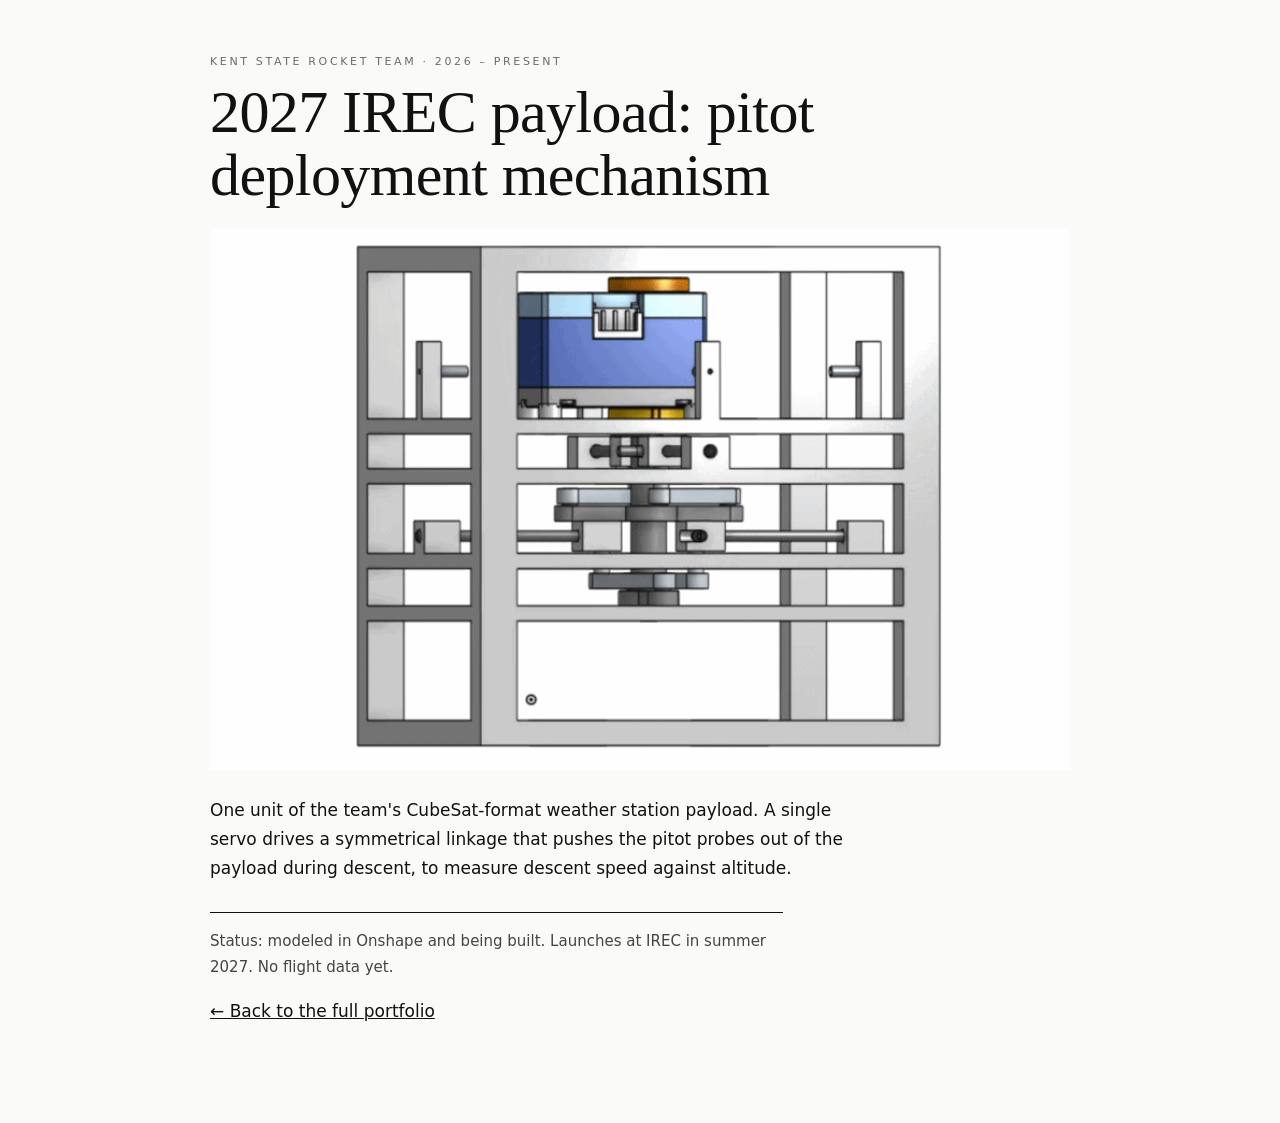
==== payload/index.html @ f10cf27b "Add project pages and link previews" ====
<!doctype html>
<html lang="en">
<head>
<meta charset="utf-8">
<meta name="viewport" content="width=device-width, initial-scale=1">
<title>2027 IREC payload: pitot deployment mechanism · Adler Kiely</title>
<meta name="description" content="A single servo drives a symmetrical linkage that pushes pitot probes out of a CubeSat-format payload. Being built; not flown yet.">
<meta property="og:type" content="article">
<meta property="og:title" content="2027 IREC payload: pitot deployment mechanism">
<meta property="og:description" content="A single servo drives a symmetrical linkage that pushes pitot probes out of a CubeSat-format payload. Being built; not flown yet.">
<meta property="og:image" content="https://adlerkiely-afk.github.io/images/payload.gif">
<meta property="og:url" content="https://adlerkiely-afk.github.io/payload/">
<meta name="twitter:card" content="summary_large_image">
<style>
  body{margin:0;background:#fafaf8;color:#111;font:300 17px/1.7 Inter,system-ui,-apple-system,"Segoe UI",Helvetica,Arial,sans-serif}
  main{max-width:860px;margin:0 auto;padding:56px 24px 80px}
  a{color:inherit} .k{font:500 11px/1 system-ui,sans-serif;letter-spacing:.24em;text-transform:uppercase;color:#6b6b6b}
  h1{font:400 clamp(34px,6vw,60px)/1.05 "Cormorant Garamond",Georgia,serif;margin:14px 0 22px;letter-spacing:-.01em}
  img{width:100%;background:#f1f1ee;display:block;margin:0 0 26px}
  p{max-width:60ch} .s{border-top:1px solid #111;margin-top:30px;padding-top:16px;font-size:15px;color:#444}
</style>
</head>
<body>
<main>
  <div class="k">Kent State Rocket Team · 2026 – present</div>
  <h1>2027 IREC payload: pitot deployment mechanism</h1>
  <img src="../images/payload.gif" alt="CAD animation of a servo-driven linkage pushing pitot probes out of a CubeSat-format payload frame">
  <p>One unit of the team's CubeSat-format weather station payload. A single servo drives a symmetrical linkage that pushes the pitot probes out of the payload during descent, to measure descent speed against altitude.</p>
  <p class="s">Status: modeled in Onshape and being built. Launches at IREC in summer 2027. No flight data yet.</p>
  <p><a href="../#projects">← Back to the full portfolio</a></p>
</main>
</body>
</html>
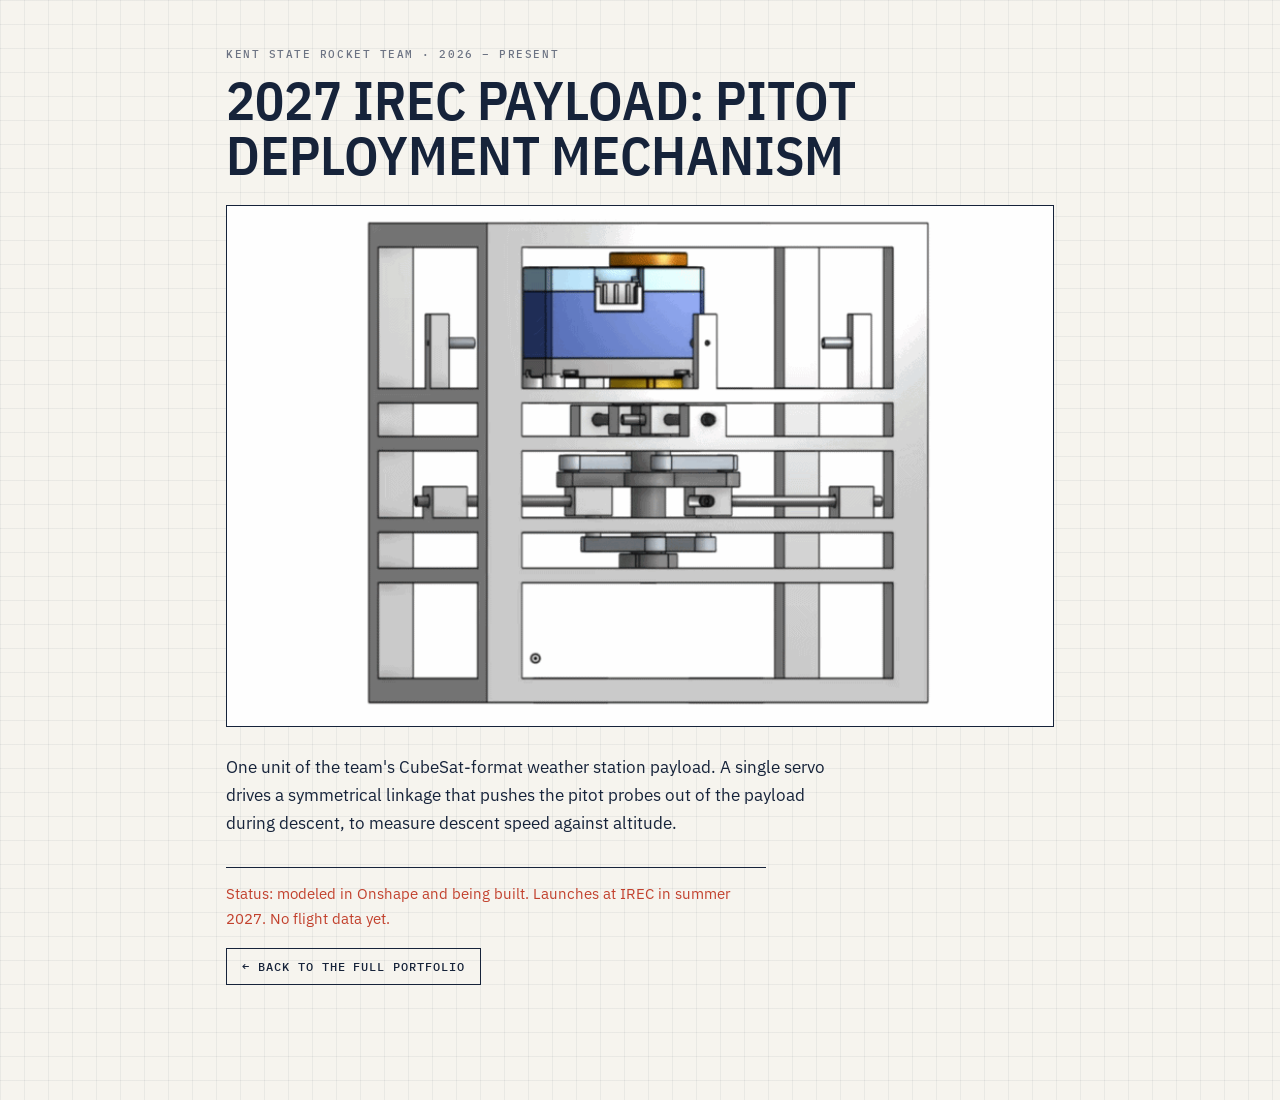
==== commit 7984aae2: "Redesign portfolio as an engineering drawing set" ====
--- a/payload/index.html
+++ b/payload/index.html
@@ -11,13 +11,20 @@
 <meta property="og:image" content="https://adlerkiely-afk.github.io/images/payload.gif">
 <meta property="og:url" content="https://adlerkiely-afk.github.io/payload/">
 <meta name="twitter:card" content="summary_large_image">
+<link href="https://fonts.googleapis.com/css2?family=IBM+Plex+Mono:wght@500&family=IBM+Plex+Sans:wght@400;500&family=IBM+Plex+Sans+Condensed:wght@600&display=swap" rel="stylesheet">
 <style>
-  body{margin:0;background:#fafaf8;color:#111;font:300 17px/1.7 Inter,system-ui,-apple-system,"Segoe UI",Helvetica,Arial,sans-serif}
-  main{max-width:860px;margin:0 auto;padding:56px 24px 80px}
-  a{color:inherit} .k{font:500 11px/1 system-ui,sans-serif;letter-spacing:.24em;text-transform:uppercase;color:#6b6b6b}
-  h1{font:400 clamp(34px,6vw,60px)/1.05 "Cormorant Garamond",Georgia,serif;margin:14px 0 22px;letter-spacing:-.01em}
-  img{width:100%;background:#f1f1ee;display:block;margin:0 0 26px}
-  p{max-width:60ch} .s{border-top:1px solid #111;margin-top:30px;padding-top:16px;font-size:15px;color:#444}
+  :root{--paper:#f6f4ee;--ink:#16233a;--ink2:#3b4658;--mute:#6c7383;--line:#cfcabd;--red:#c2412d}
+  *{box-sizing:border-box}
+  body{margin:0;color:var(--ink);font:400 17px/1.65 "IBM Plex Sans",system-ui,-apple-system,"Segoe UI",Helvetica,Arial,sans-serif;background:var(--paper);
+    background-image:linear-gradient(rgba(22,35,58,.055) 1px,transparent 1px),linear-gradient(90deg,rgba(22,35,58,.055) 1px,transparent 1px);background-size:24px 24px}
+  a{color:inherit}
+  .k{font:500 11px/1.2 "IBM Plex Mono",ui-monospace,monospace;letter-spacing:.14em;text-transform:uppercase;color:var(--mute)}
+  h1{font:600 clamp(32px,6vw,54px)/1.02 "IBM Plex Sans Condensed","IBM Plex Sans",sans-serif;text-transform:uppercase;margin:12px 0 22px}
+  .b{display:inline-block;border:1.5px solid var(--ink);padding:10px 15px;margin:0 10px 18px 0;text-decoration:none;font:500 12px "IBM Plex Mono",monospace;letter-spacing:.08em;text-transform:uppercase}
+  .b:hover{background:var(--ink);color:var(--paper)}
+  main{max-width:860px;margin:0 auto;padding:48px 16px 80px}
+  img{width:100%;display:block;margin:0 0 26px;border:1.5px solid var(--ink);background:#efece3}
+  p{max-width:60ch} .s{border-top:1.5px solid var(--ink);margin-top:30px;padding-top:14px;font-size:15px;color:var(--red)}
 </style>
 </head>
 <body>
@@ -27,7 +34,7 @@
   <img src="../images/payload.gif" alt="CAD animation of a servo-driven linkage pushing pitot probes out of a CubeSat-format payload frame">
   <p>One unit of the team's CubeSat-format weather station payload. A single servo drives a symmetrical linkage that pushes the pitot probes out of the payload during descent, to measure descent speed against altitude.</p>
   <p class="s">Status: modeled in Onshape and being built. Launches at IREC in summer 2027. No flight data yet.</p>
-  <p><a href="../#projects">← Back to the full portfolio</a></p>
+  <p><a class="b" href="../#work">← Back to the full portfolio</a></p>
 </main>
 </body>
 </html>
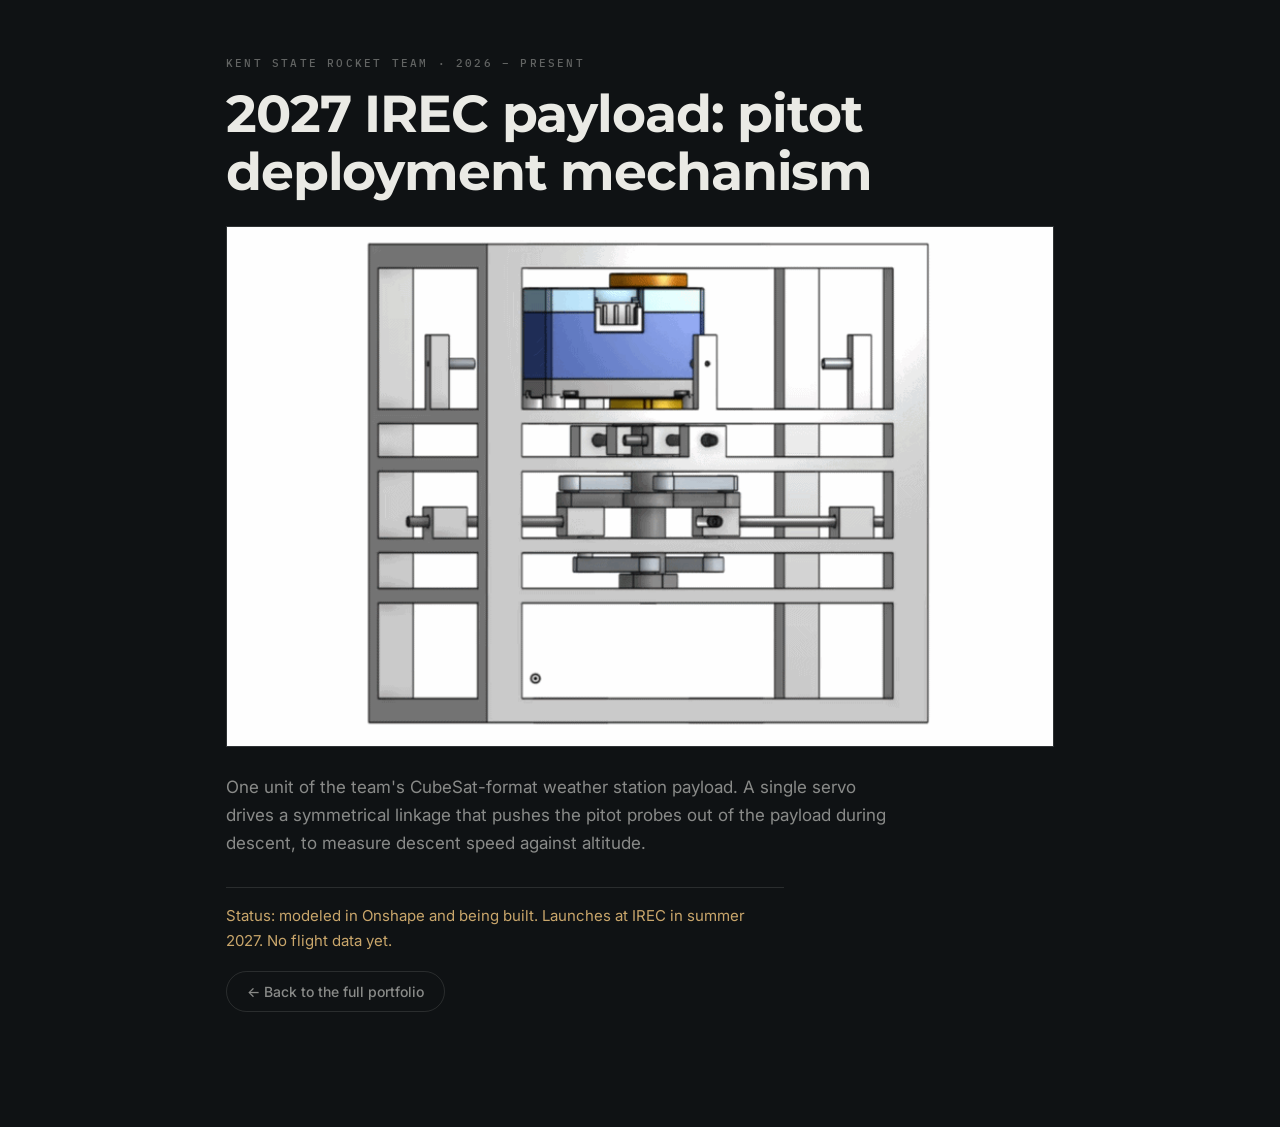
==== commit 36836828: "Match project and resume pages to the new style" ====
--- a/payload/index.html
+++ b/payload/index.html
@@ -11,20 +11,21 @@
 <meta property="og:image" content="https://adlerkiely-afk.github.io/images/payload.gif">
 <meta property="og:url" content="https://adlerkiely-afk.github.io/payload/">
 <meta name="twitter:card" content="summary_large_image">
-<link href="https://fonts.googleapis.com/css2?family=IBM+Plex+Mono:wght@500&family=IBM+Plex+Sans:wght@400;500&family=IBM+Plex+Sans+Condensed:wght@600&display=swap" rel="stylesheet">
+<link href="https://fonts.googleapis.com/css2?family=Montserrat:wght@600;700&family=Inter:wght@400;500&family=IBM+Plex+Mono:wght@500&display=swap" rel="stylesheet">
+<script>try{var t=localStorage.getItem('theme');if(t)document.documentElement.dataset.theme=t;}catch(e){}</script>
 <style>
-  :root{--paper:#f6f4ee;--ink:#16233a;--ink2:#3b4658;--mute:#6c7383;--line:#cfcabd;--red:#c2412d}
+  :root{--bg:#0f1214;--bg2:#15191c;--text:#eaeae5;--dim:rgba(234,234,229,.56);--faint:rgba(234,234,229,.38);--line:rgba(234,234,229,.12);--gold:#c9a66b;--imgf:invert(1) hue-rotate(180deg) brightness(.92)}
+  :root[data-theme="light"]{--bg:#f5f4ef;--bg2:#eeece5;--text:#16181a;--dim:rgba(22,24,26,.62);--faint:rgba(22,24,26,.45);--line:rgba(22,24,26,.13);--gold:#94702f;--imgf:none}
   *{box-sizing:border-box}
-  body{margin:0;color:var(--ink);font:400 17px/1.65 "IBM Plex Sans",system-ui,-apple-system,"Segoe UI",Helvetica,Arial,sans-serif;background:var(--paper);
-    background-image:linear-gradient(rgba(22,35,58,.055) 1px,transparent 1px),linear-gradient(90deg,rgba(22,35,58,.055) 1px,transparent 1px);background-size:24px 24px}
+  body{margin:0;background:var(--bg);color:var(--text);font:400 17px/1.65 Inter,system-ui,-apple-system,"Segoe UI",Helvetica,Arial,sans-serif;-webkit-font-smoothing:antialiased}
   a{color:inherit}
-  .k{font:500 11px/1.2 "IBM Plex Mono",ui-monospace,monospace;letter-spacing:.14em;text-transform:uppercase;color:var(--mute)}
-  h1{font:600 clamp(32px,6vw,54px)/1.02 "IBM Plex Sans Condensed","IBM Plex Sans",sans-serif;text-transform:uppercase;margin:12px 0 22px}
-  .b{display:inline-block;border:1.5px solid var(--ink);padding:10px 15px;margin:0 10px 18px 0;text-decoration:none;font:500 12px "IBM Plex Mono",monospace;letter-spacing:.08em;text-transform:uppercase}
-  .b:hover{background:var(--ink);color:var(--paper)}
-  main{max-width:860px;margin:0 auto;padding:48px 16px 80px}
-  img{width:100%;display:block;margin:0 0 26px;border:1.5px solid var(--ink);background:#efece3}
-  p{max-width:60ch} .s{border-top:1.5px solid var(--ink);margin-top:30px;padding-top:14px;font-size:15px;color:var(--red)}
+  .k{font:500 11px/1.4 "IBM Plex Mono",ui-monospace,monospace;letter-spacing:.2em;text-transform:uppercase;color:var(--faint)}
+  h1{font:700 clamp(32px,6vw,52px)/1.1 Montserrat,system-ui,sans-serif;letter-spacing:-.022em;margin:14px 0 26px}
+  .b{display:inline-block;border:1px solid var(--line);border-radius:999px;padding:11px 20px;margin:0 10px 18px 0;text-decoration:none;font:500 14px Inter,system-ui,sans-serif}
+  .b:hover{border-color:var(--gold)}
+  main{max-width:860px;margin:0 auto;padding:56px 16px 80px}
+  img{width:100%;display:block;margin:0 0 26px;border:1px solid var(--line);background:var(--bg2)}
+  p{max-width:62ch;color:var(--dim)} .s{border-top:1px solid var(--line);margin-top:30px;padding-top:16px;font-size:15px;color:var(--gold)}
 </style>
 </head>
 <body>
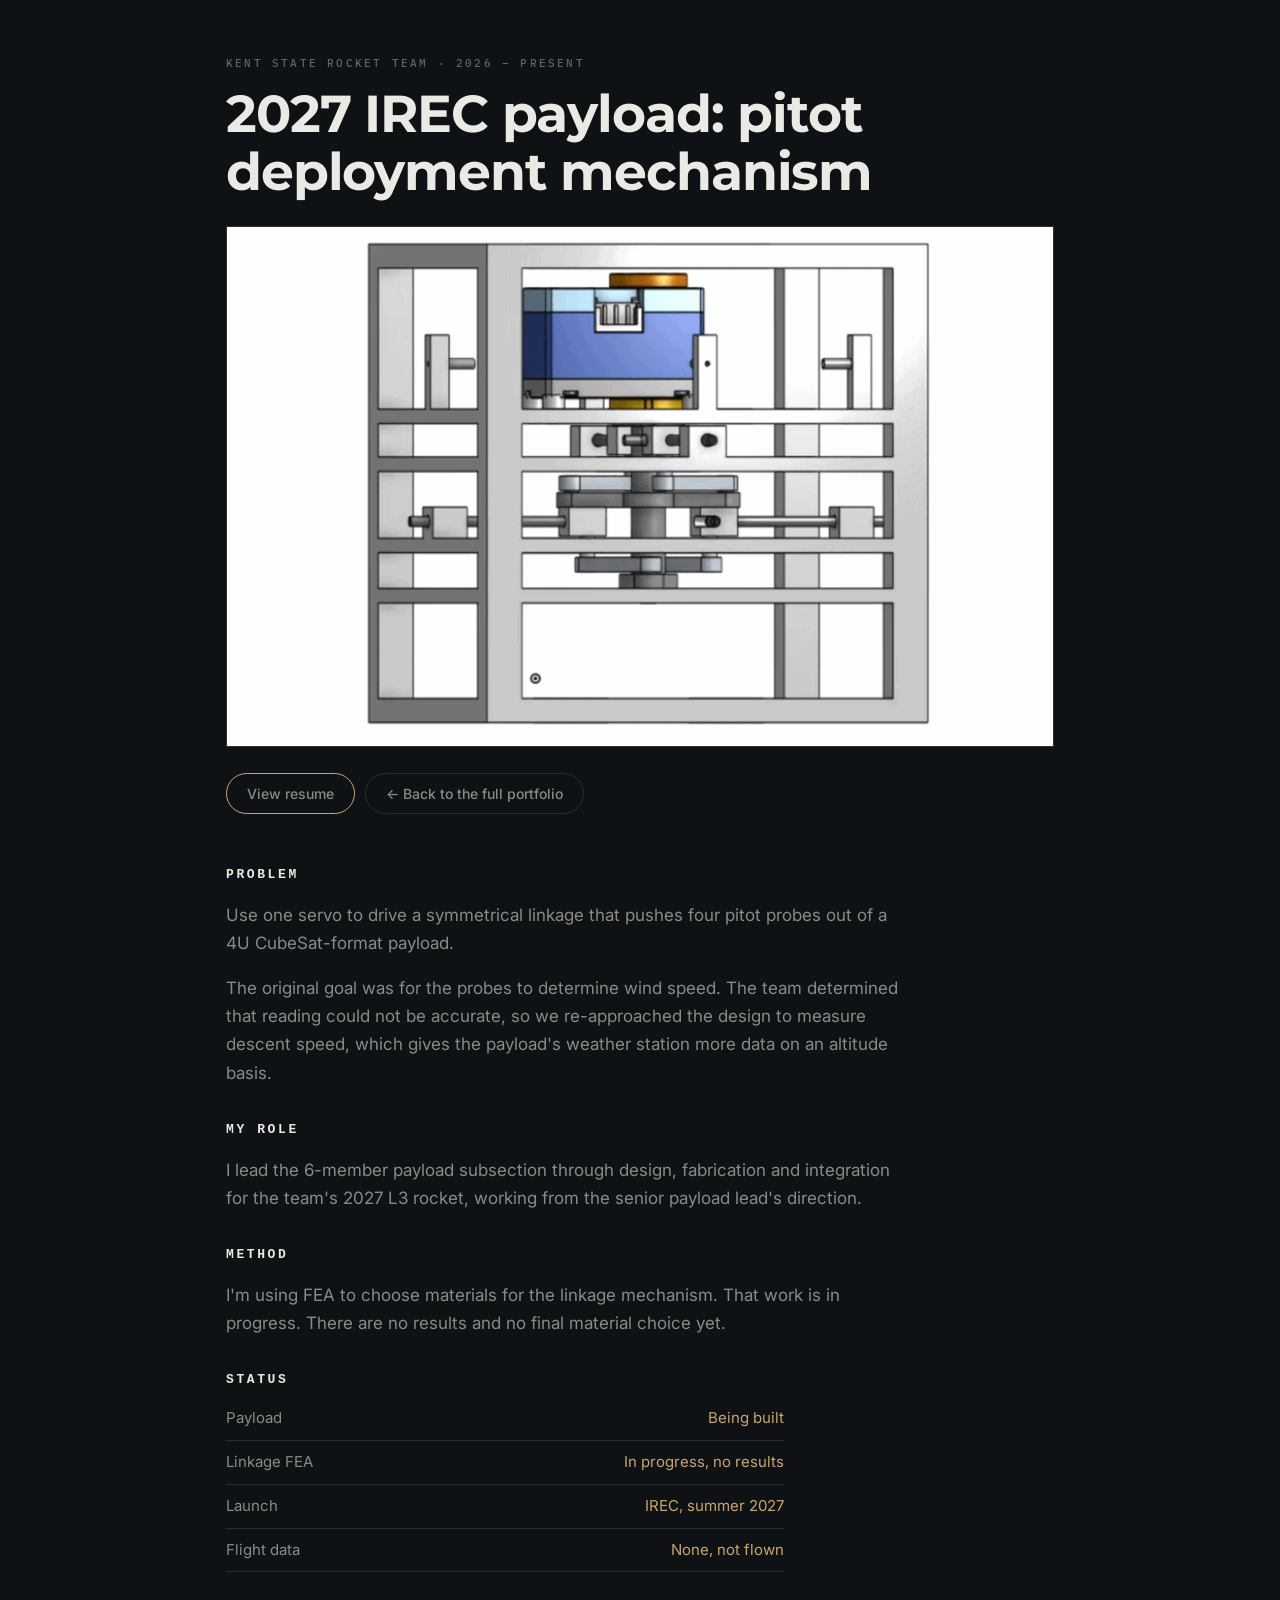
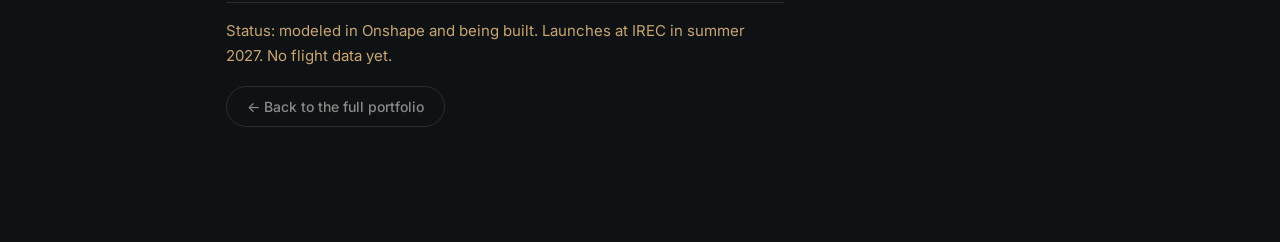
==== commit 3ee814bb: "Move projects up, add resume links, affiliations and FEA status; expand project pages" ====
--- a/payload/index.html
+++ b/payload/index.html
@@ -26,6 +26,10 @@
   main{max-width:860px;margin:0 auto;padding:56px 16px 80px}
   img{width:100%;display:block;margin:0 0 26px;border:1px solid var(--line);background:var(--bg2)}
   p{max-width:62ch;color:var(--dim)} .s{border-top:1px solid var(--line);margin-top:30px;padding-top:16px;font-size:15px;color:var(--gold)}
+  h2{font:600 13px/1.4 "IBM Plex Mono",ui-monospace,monospace;letter-spacing:.2em;text-transform:uppercase;color:var(--text);margin:34px 0 8px}
+  table{border-collapse:collapse;width:100%;max-width:62ch;margin:6px 0 24px;font-size:15px}
+  td{border-bottom:1px solid var(--line);padding:9px 0;color:var(--dim)} td+td{text-align:right;color:var(--gold)}
+  .b.p{border-color:var(--gold)}
 </style>
 </head>
 <body>
@@ -33,9 +37,23 @@
   <div class="k">Kent State Rocket Team · 2026 – present</div>
   <h1>2027 IREC payload: pitot deployment mechanism</h1>
   <img src="../images/payload.gif" alt="CAD animation of a servo-driven linkage pushing pitot probes out of a CubeSat-format payload frame">
-  <p>One unit of the team's CubeSat-format weather station payload. A single servo drives a symmetrical linkage that pushes the pitot probes out of the payload during descent, to measure descent speed against altitude.</p>
+  <p><a class="b p" href="../resume/">View resume</a><a class="b" href="../#projects">← Back to the full portfolio</a></p>
+  <h2>Problem</h2>
+  <p>Use one servo to drive a symmetrical linkage that pushes four pitot probes out of a 4U CubeSat-format payload.</p>
+  <p>The original goal was for the probes to determine wind speed. The team determined that reading could not be accurate, so we re-approached the design to measure descent speed, which gives the payload's weather station more data on an altitude basis.</p>
+  <h2>My role</h2>
+  <p>I lead the 6-member payload subsection through design, fabrication and integration for the team's 2027 L3 rocket, working from the senior payload lead's direction.</p>
+  <h2>Method</h2>
+  <p>I'm using FEA to choose materials for the linkage mechanism. That work is in progress. There are no results and no final material choice yet.</p>
+  <h2>Status</h2>
+  <table>
+    <tr><td>Payload</td><td>Being built</td></tr>
+    <tr><td>Linkage FEA</td><td>In progress, no results</td></tr>
+    <tr><td>Launch</td><td>IREC, summer 2027</td></tr>
+    <tr><td>Flight data</td><td>None, not flown</td></tr>
+  </table>
   <p class="s">Status: modeled in Onshape and being built. Launches at IREC in summer 2027. No flight data yet.</p>
-  <p><a class="b" href="../#work">← Back to the full portfolio</a></p>
+  <p><a class="b" href="../#projects">← Back to the full portfolio</a></p>
 </main>
 </body>
 </html>
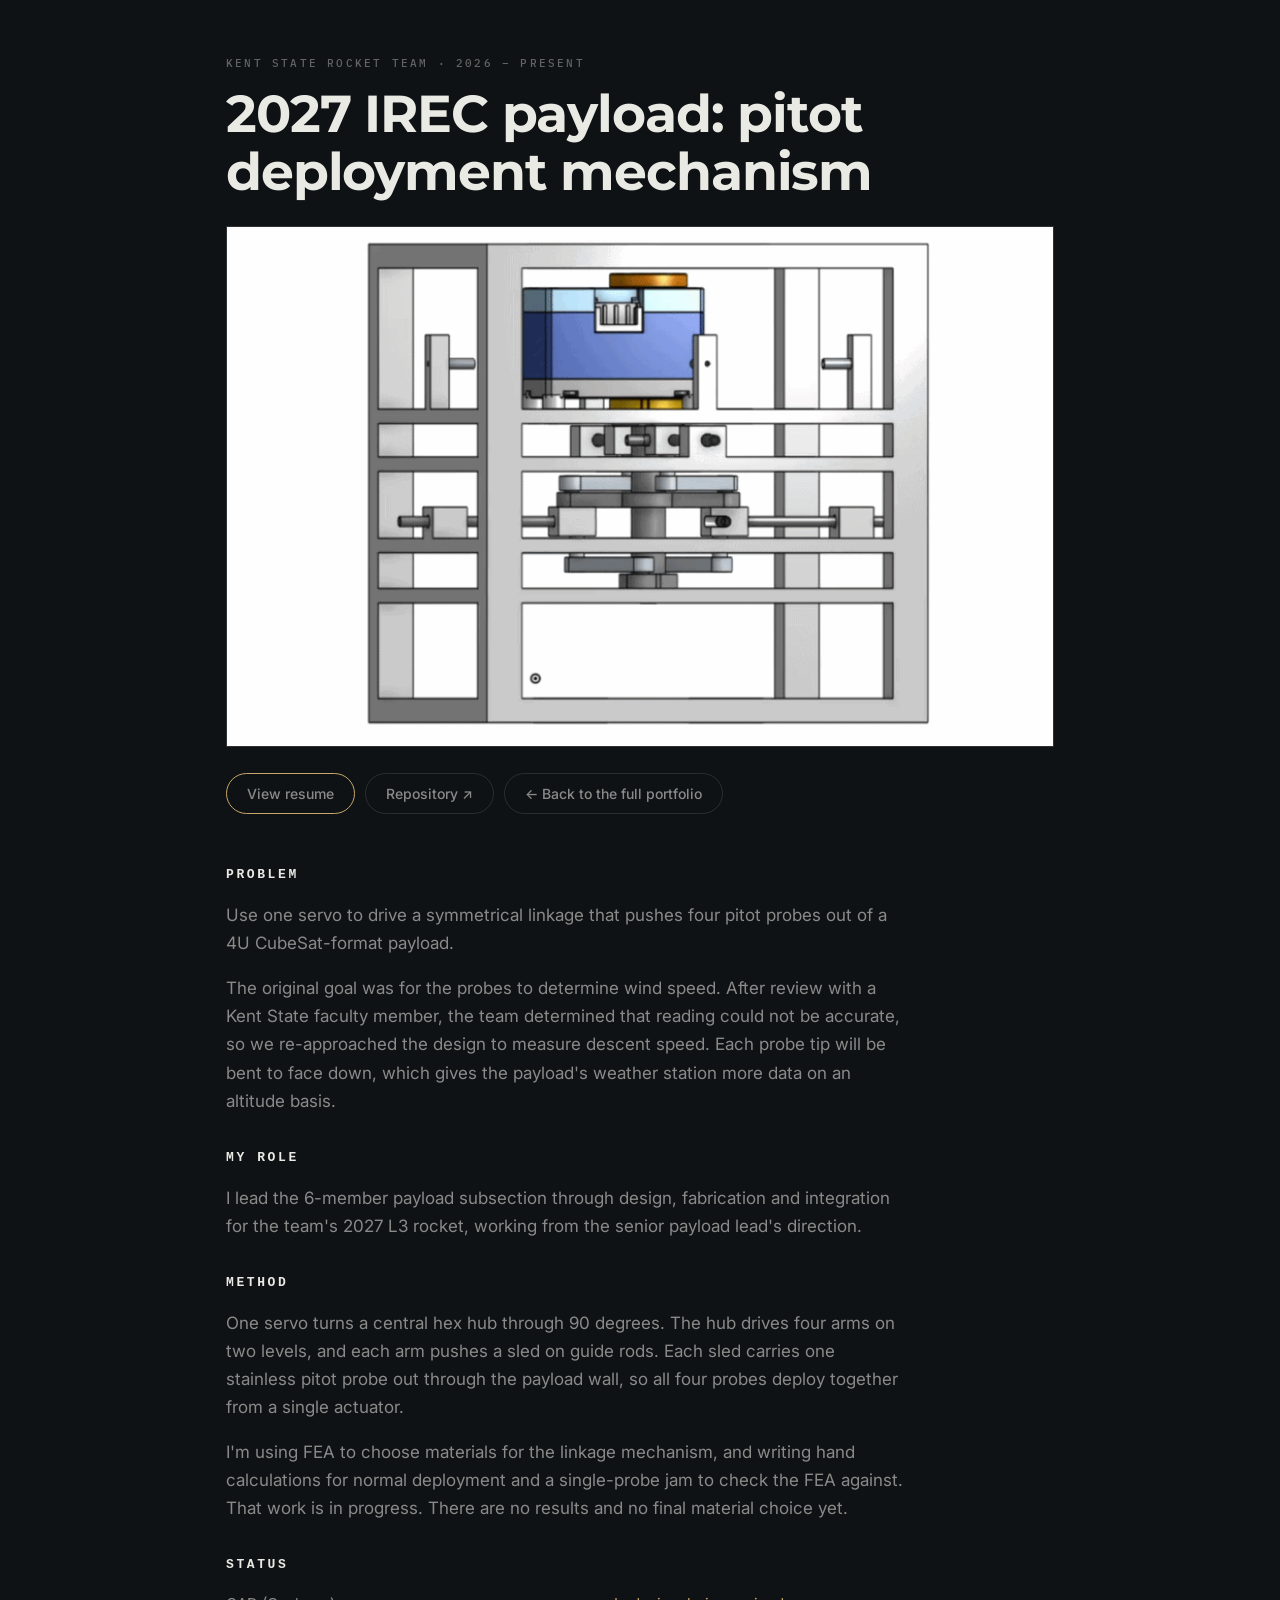
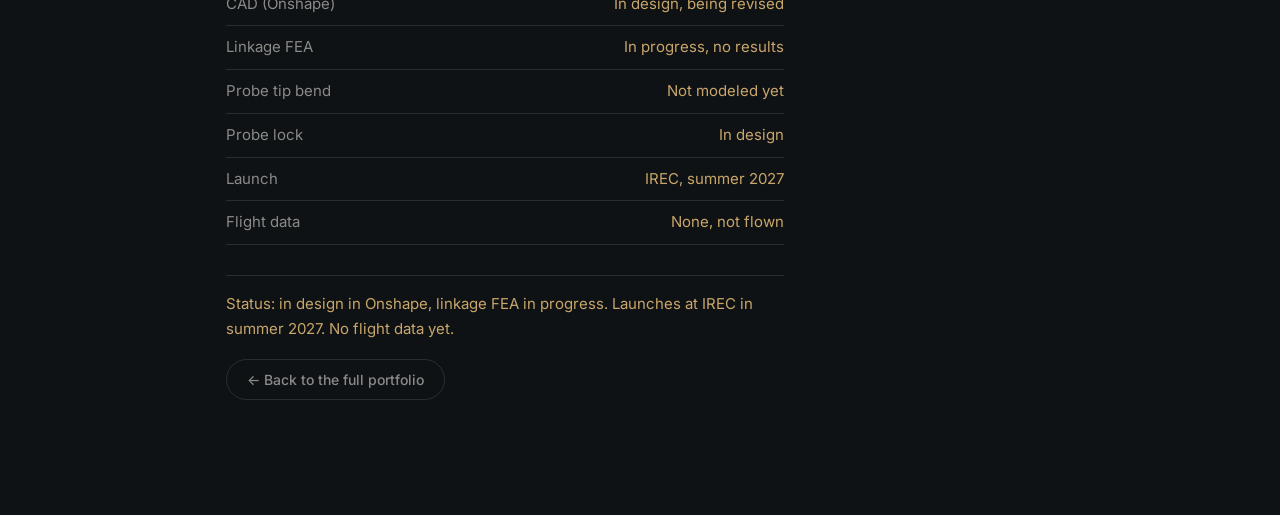
==== commit bfd421fa: "Update payload and SpeedUAS pages with current project status" ====
--- a/payload/index.html
+++ b/payload/index.html
@@ -37,22 +37,25 @@
   <div class="k">Kent State Rocket Team · 2026 – present</div>
   <h1>2027 IREC payload: pitot deployment mechanism</h1>
   <img src="../images/payload.gif" alt="CAD animation of a servo-driven linkage pushing pitot probes out of a CubeSat-format payload frame">
-  <p><a class="b p" href="../resume/">View resume</a><a class="b" href="../#projects">← Back to the full portfolio</a></p>
+  <p><a class="b p" href="../resume/">View resume</a><a class="b" href="https://github.com/adlerkiely-afk/PayloadProject">Repository ↗</a><a class="b" href="../#projects">← Back to the full portfolio</a></p>
   <h2>Problem</h2>
   <p>Use one servo to drive a symmetrical linkage that pushes four pitot probes out of a 4U CubeSat-format payload.</p>
-  <p>The original goal was for the probes to determine wind speed. The team determined that reading could not be accurate, so we re-approached the design to measure descent speed, which gives the payload's weather station more data on an altitude basis.</p>
+  <p>The original goal was for the probes to determine wind speed. After review with a Kent State faculty member, the team determined that reading could not be accurate, so we re-approached the design to measure descent speed. Each probe tip will be bent to face down, which gives the payload's weather station more data on an altitude basis.</p>
   <h2>My role</h2>
   <p>I lead the 6-member payload subsection through design, fabrication and integration for the team's 2027 L3 rocket, working from the senior payload lead's direction.</p>
   <h2>Method</h2>
-  <p>I'm using FEA to choose materials for the linkage mechanism. That work is in progress. There are no results and no final material choice yet.</p>
+  <p>One servo turns a central hex hub through 90 degrees. The hub drives four arms on two levels, and each arm pushes a sled on guide rods. Each sled carries one stainless pitot probe out through the payload wall, so all four probes deploy together from a single actuator.</p>
+  <p>I'm using FEA to choose materials for the linkage mechanism, and writing hand calculations for normal deployment and a single-probe jam to check the FEA against. That work is in progress. There are no results and no final material choice yet.</p>
   <h2>Status</h2>
   <table>
-    <tr><td>Payload</td><td>Being built</td></tr>
+    <tr><td>CAD (Onshape)</td><td>In design, being revised</td></tr>
     <tr><td>Linkage FEA</td><td>In progress, no results</td></tr>
+    <tr><td>Probe tip bend</td><td>Not modeled yet</td></tr>
+    <tr><td>Probe lock</td><td>In design</td></tr>
     <tr><td>Launch</td><td>IREC, summer 2027</td></tr>
     <tr><td>Flight data</td><td>None, not flown</td></tr>
   </table>
-  <p class="s">Status: modeled in Onshape and being built. Launches at IREC in summer 2027. No flight data yet.</p>
+  <p class="s">Status: in design in Onshape, linkage FEA in progress. Launches at IREC in summer 2027. No flight data yet.</p>
   <p><a class="b" href="../#projects">← Back to the full portfolio</a></p>
 </main>
 </body>
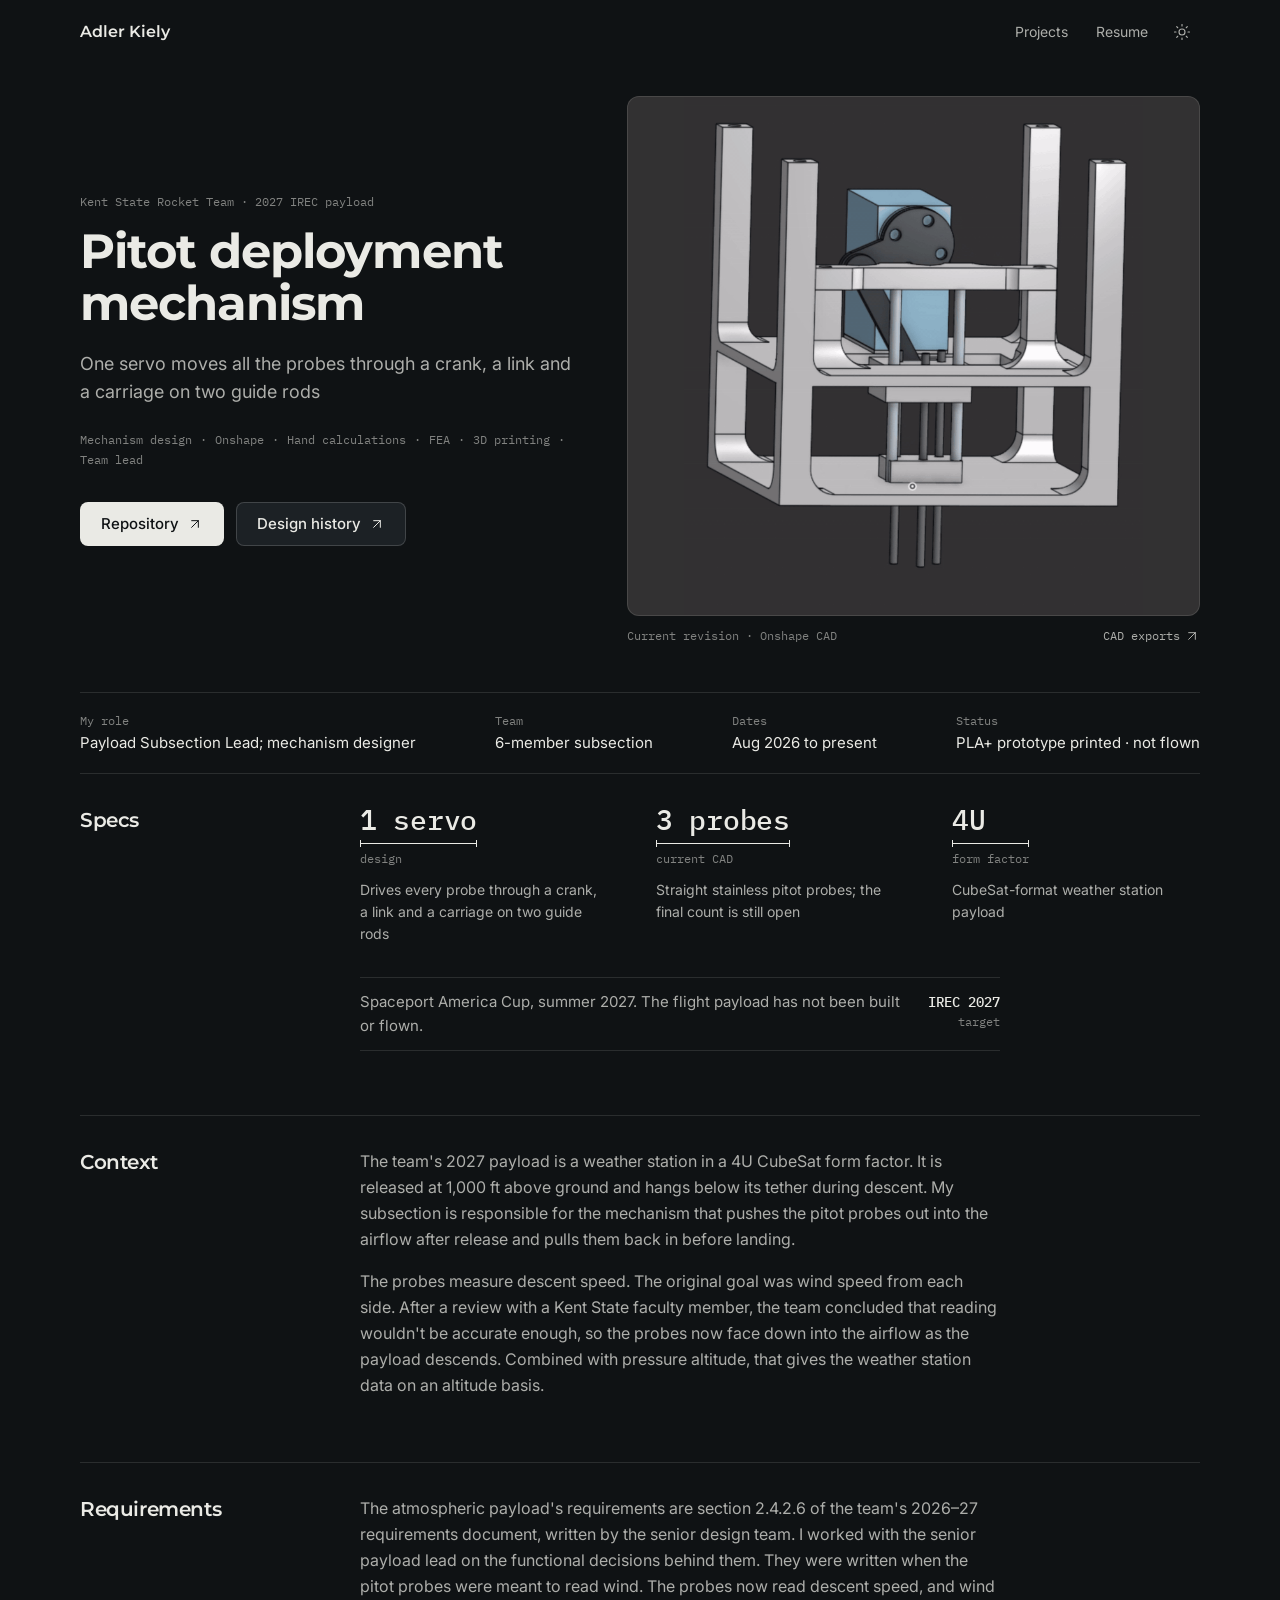
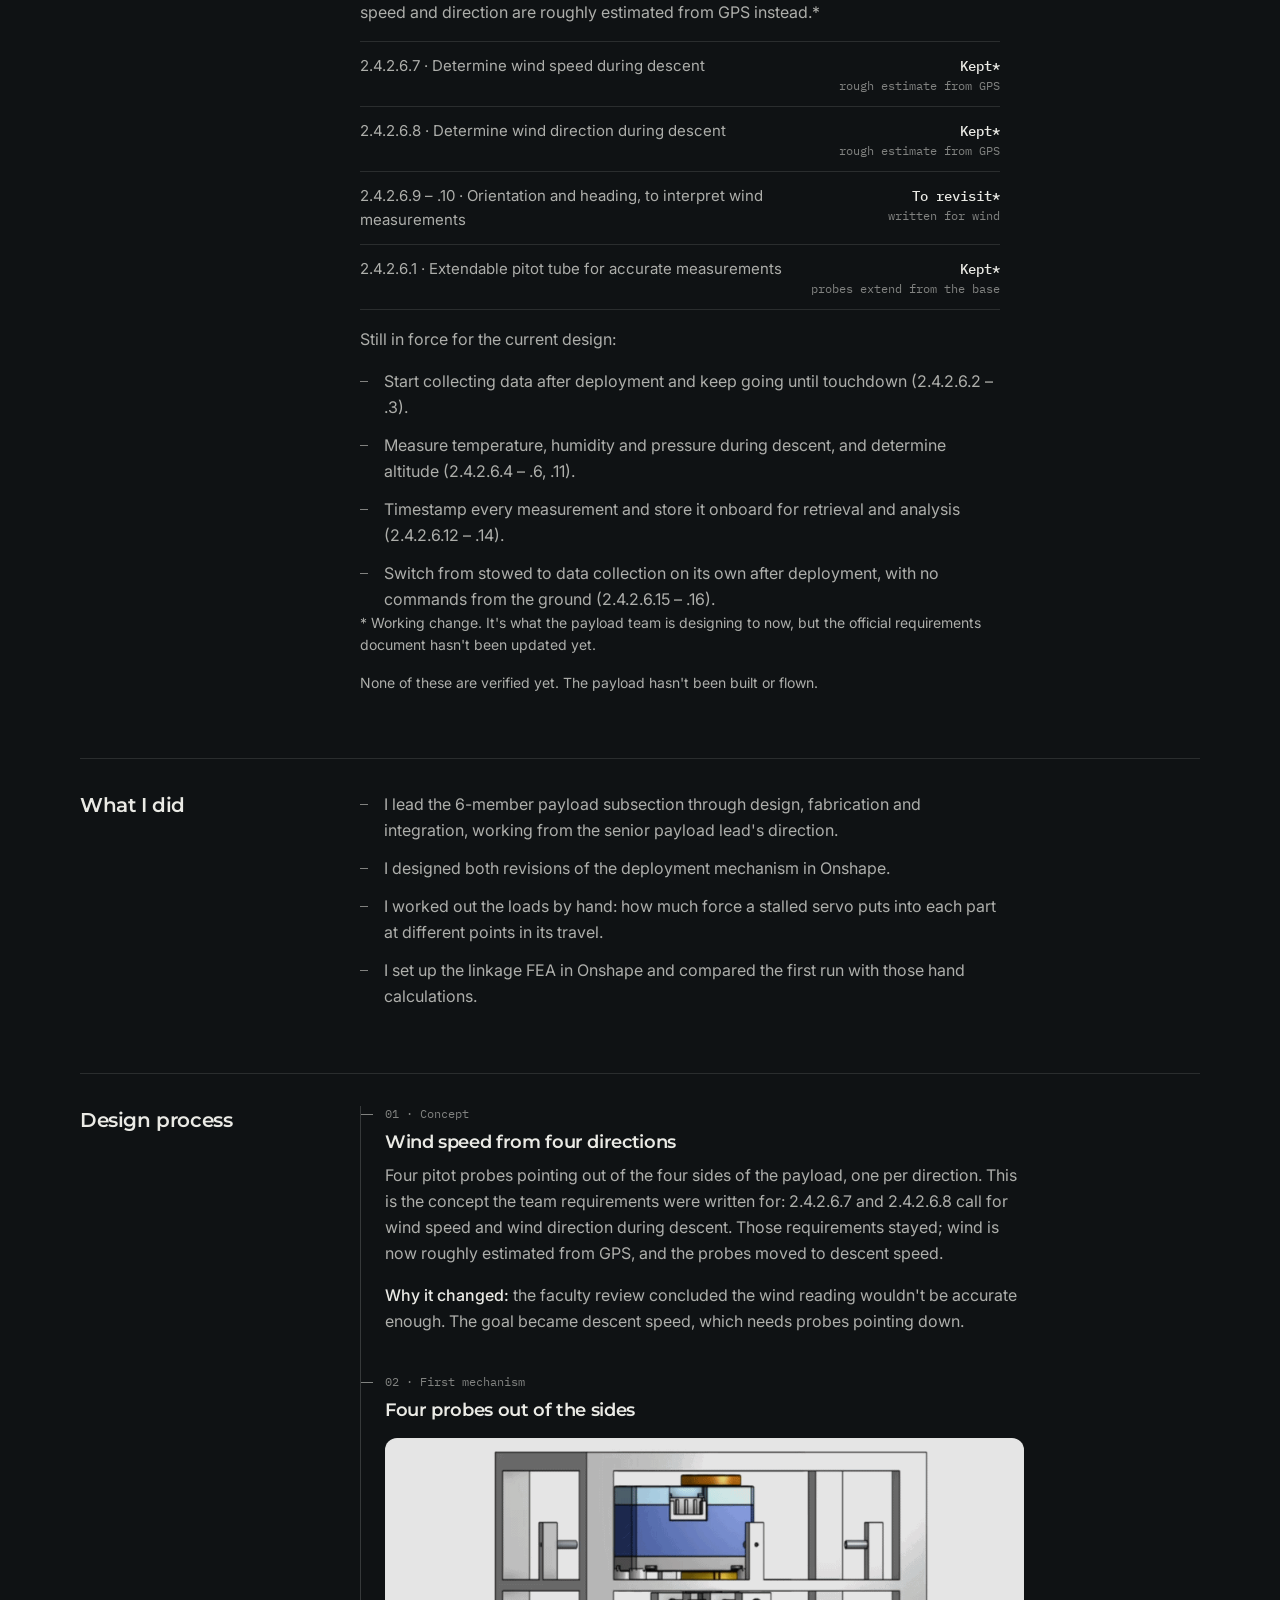
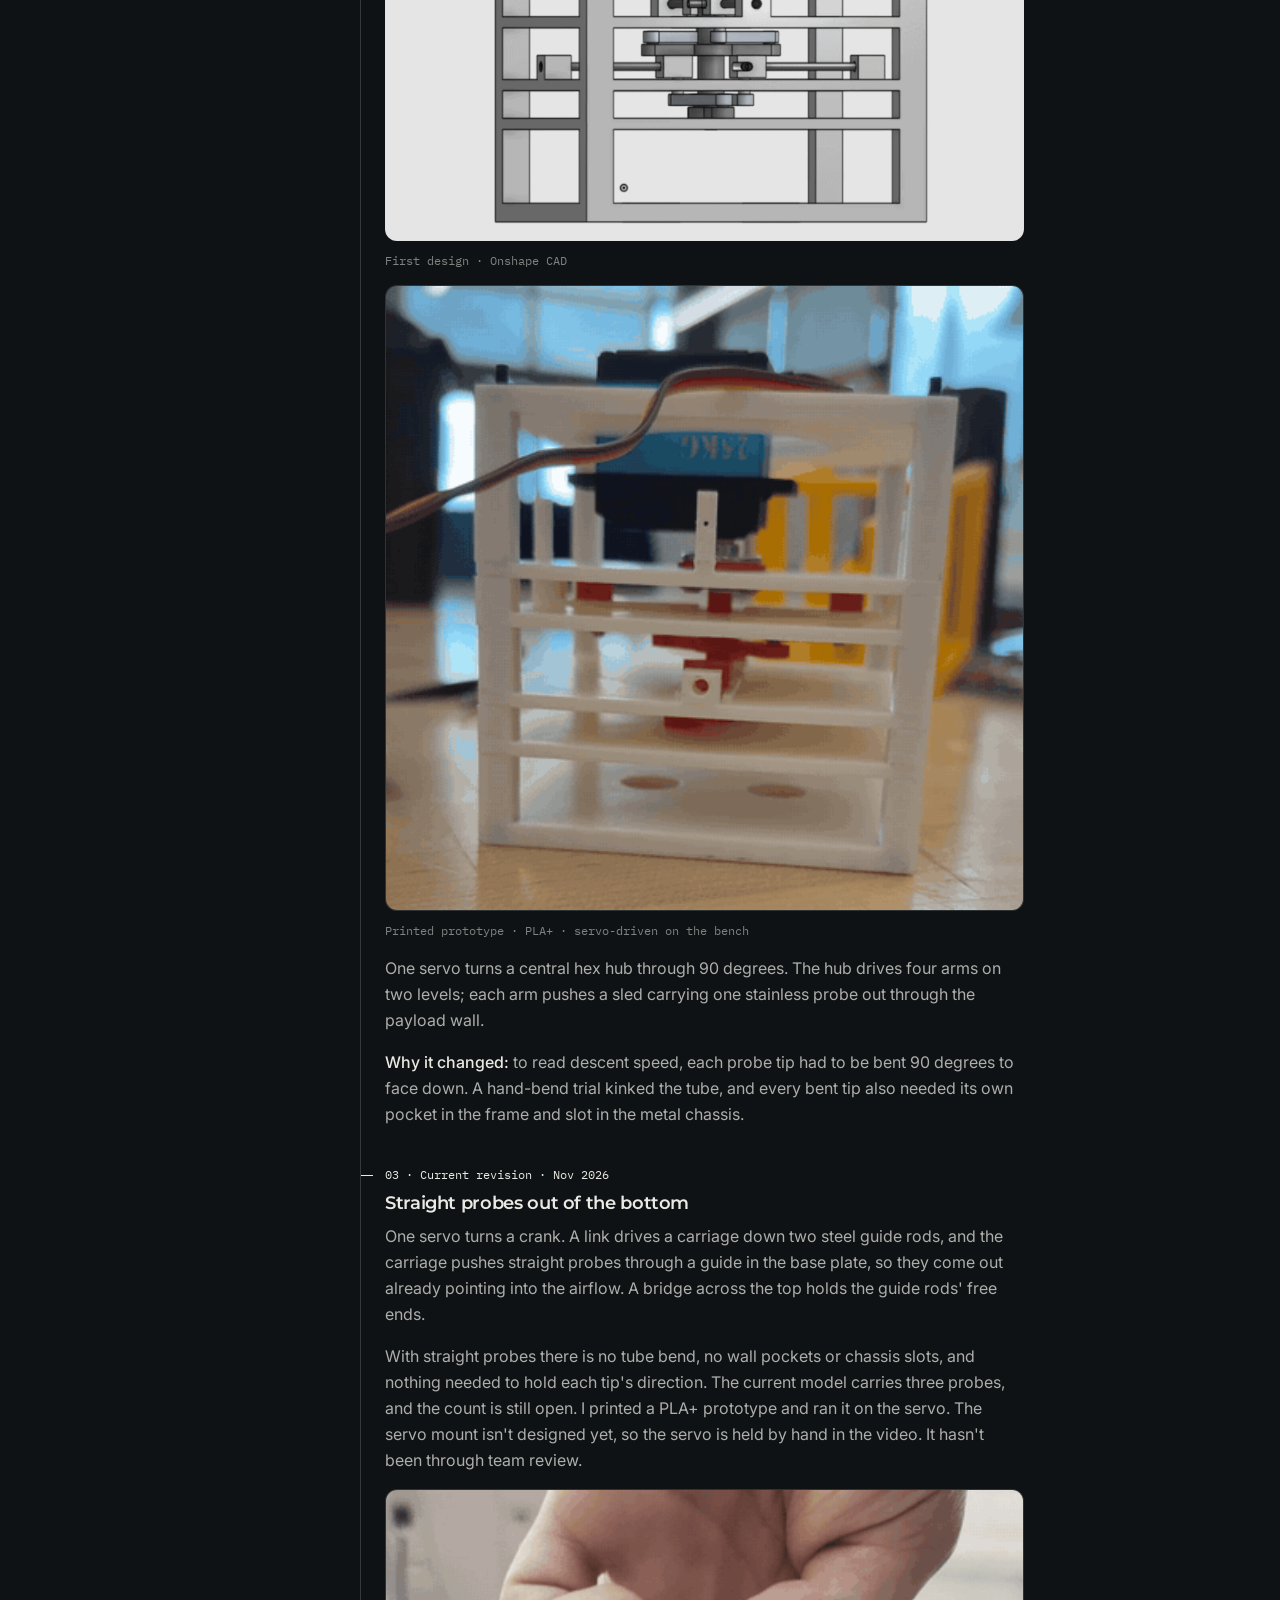
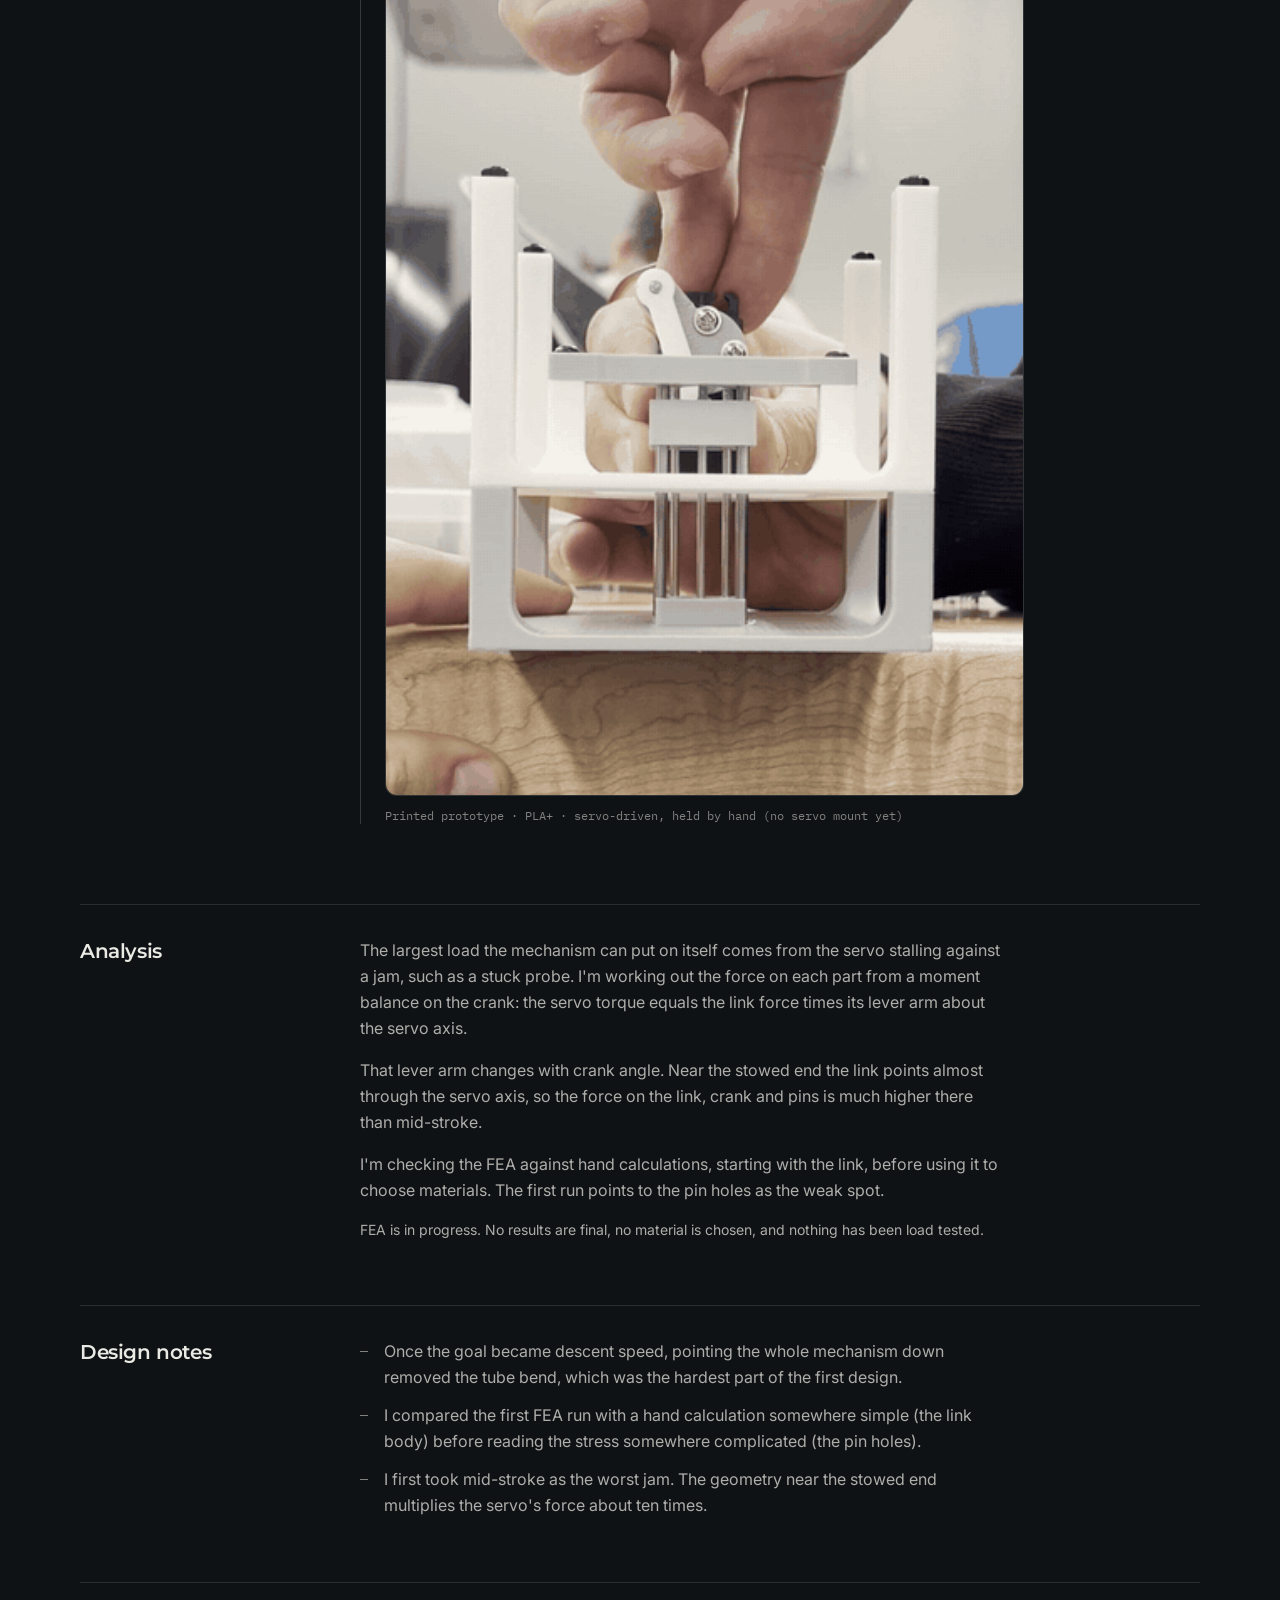
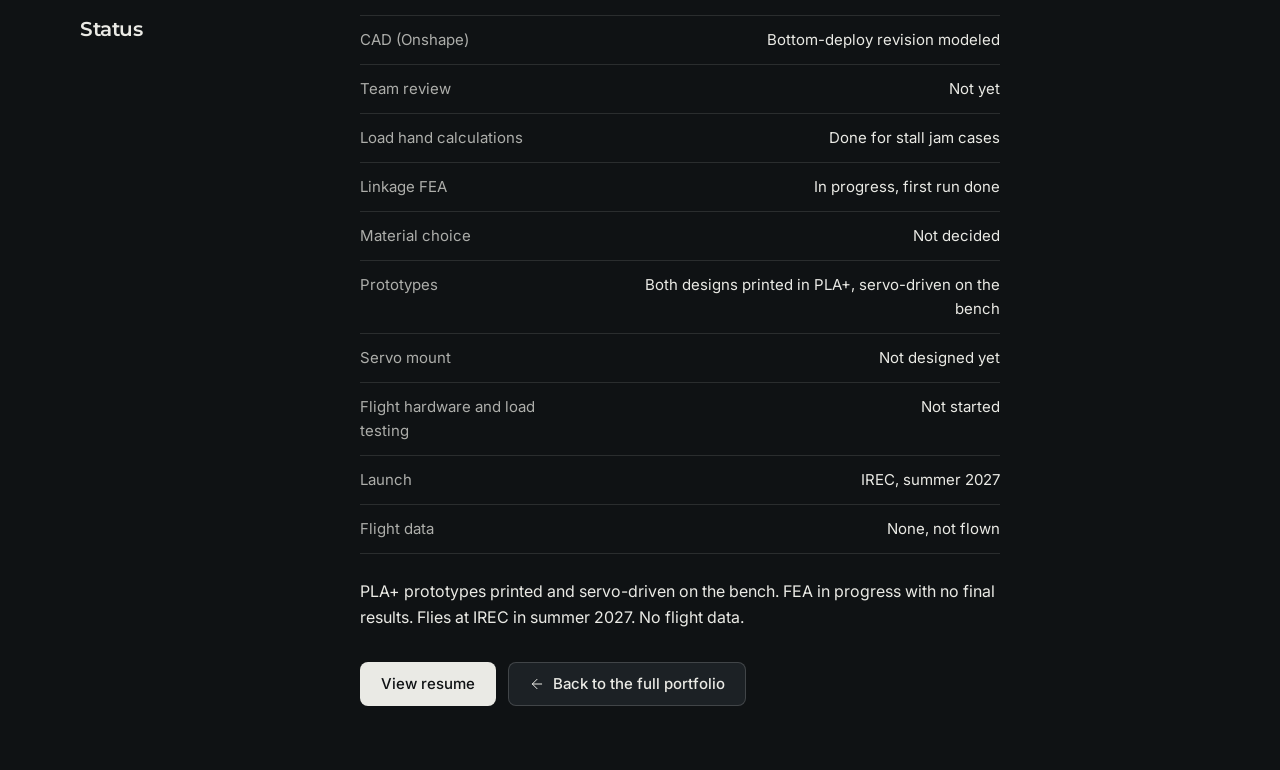
==== commit ed90dcbf: "Initial commit" ====
--- a/payload/index.html
+++ b/payload/index.html
@@ -4,59 +4,208 @@
 <meta charset="utf-8">
 <meta name="viewport" content="width=device-width, initial-scale=1">
 <title>2027 IREC payload: pitot deployment mechanism · Adler Kiely</title>
-<meta name="description" content="A single servo drives a symmetrical linkage that pushes pitot probes out of a CubeSat-format payload. Being built; not flown yet.">
+<meta name="description" content="A single servo drives a crank and carriage that pushes straight pitot probes out of the bottom of a CubeSat-format payload. PLA+ prototype printed; not flown yet.">
 <meta property="og:type" content="article">
 <meta property="og:title" content="2027 IREC payload: pitot deployment mechanism">
-<meta property="og:description" content="A single servo drives a symmetrical linkage that pushes pitot probes out of a CubeSat-format payload. Being built; not flown yet.">
-<meta property="og:image" content="https://adlerkiely-afk.github.io/images/payload.gif">
+<meta property="og:description" content="A single servo drives a crank and carriage that pushes straight pitot probes out of the bottom of a CubeSat-format payload. PLA+ prototype printed; not flown yet.">
+<meta property="og:image" content="https://adlerkiely-afk.github.io/images/payload-bottom-deploy.gif">
 <meta property="og:url" content="https://adlerkiely-afk.github.io/payload/">
 <meta name="twitter:card" content="summary_large_image">
-<link href="https://fonts.googleapis.com/css2?family=Montserrat:wght@600;700&family=Inter:wght@400;500&family=IBM+Plex+Mono:wght@500&display=swap" rel="stylesheet">
+<link rel="preconnect" href="https://fonts.googleapis.com">
+<link rel="preconnect" href="https://fonts.gstatic.com" crossorigin>
+<link href="https://fonts.googleapis.com/css2?family=Montserrat:wght@500;600;700&family=Inter:wght@400;500;600&family=IBM+Plex+Mono:wght@400;500&display=swap" rel="stylesheet">
+<link rel="stylesheet" href="../assets/tokens.css">
+<link rel="stylesheet" href="../assets/project.css">
 <script>try{var t=localStorage.getItem('theme');if(t)document.documentElement.dataset.theme=t;}catch(e){}</script>
-<style>
-  :root{--bg:#0f1214;--bg2:#15191c;--text:#eaeae5;--dim:rgba(234,234,229,.56);--faint:rgba(234,234,229,.38);--line:rgba(234,234,229,.12);--gold:#c9a66b;--imgf:invert(1) hue-rotate(180deg) brightness(.92)}
-  :root[data-theme="light"]{--bg:#f5f4ef;--bg2:#eeece5;--text:#16181a;--dim:rgba(22,24,26,.62);--faint:rgba(22,24,26,.45);--line:rgba(22,24,26,.13);--gold:#94702f;--imgf:none}
-  *{box-sizing:border-box}
-  body{margin:0;background:var(--bg);color:var(--text);font:400 17px/1.65 Inter,system-ui,-apple-system,"Segoe UI",Helvetica,Arial,sans-serif;-webkit-font-smoothing:antialiased}
-  a{color:inherit}
-  .k{font:500 11px/1.4 "IBM Plex Mono",ui-monospace,monospace;letter-spacing:.2em;text-transform:uppercase;color:var(--faint)}
-  h1{font:700 clamp(32px,6vw,52px)/1.1 Montserrat,system-ui,sans-serif;letter-spacing:-.022em;margin:14px 0 26px}
-  .b{display:inline-block;border:1px solid var(--line);border-radius:999px;padding:11px 20px;margin:0 10px 18px 0;text-decoration:none;font:500 14px Inter,system-ui,sans-serif}
-  .b:hover{border-color:var(--gold)}
-  main{max-width:860px;margin:0 auto;padding:56px 16px 80px}
-  img{width:100%;display:block;margin:0 0 26px;border:1px solid var(--line);background:var(--bg2)}
-  p{max-width:62ch;color:var(--dim)} .s{border-top:1px solid var(--line);margin-top:30px;padding-top:16px;font-size:15px;color:var(--gold)}
-  h2{font:600 13px/1.4 "IBM Plex Mono",ui-monospace,monospace;letter-spacing:.2em;text-transform:uppercase;color:var(--text);margin:34px 0 8px}
-  table{border-collapse:collapse;width:100%;max-width:62ch;margin:6px 0 24px;font-size:15px}
-  td{border-bottom:1px solid var(--line);padding:9px 0;color:var(--dim)} td+td{text-align:right;color:var(--gold)}
-  .b.p{border-color:var(--gold)}
-</style>
 </head>
 <body>
+<div class="wrap">
+
+<header class="top">
+  <a class="brand" href="../">Adler Kiely</a>
+  <nav aria-label="Site"><a href="../#projects">Projects</a><a href="../resume/">Resume</a></nav>
+  <button class="tog" id="tog" type="button" aria-label="Switch between light and dark theme">
+    <svg class="ico sun" viewBox="0 0 24 24" aria-hidden="true"><circle cx="12" cy="12" r="4"/><path d="M12 2v2"/><path d="M12 20v2"/><path d="m4.93 4.93 1.41 1.41"/><path d="m17.66 17.66 1.41 1.41"/><path d="M2 12h2"/><path d="M20 12h2"/><path d="m6.34 17.66-1.41 1.41"/><path d="m19.07 4.93-1.41 1.41"/></svg>
+    <svg class="ico moon" viewBox="0 0 24 24" aria-hidden="true"><path d="M12 3a6 6 0 0 0 9 9 9 9 0 1 1-9-9Z"/></svg>
+  </button>
+</header>
+
 <main>
-  <div class="k">Kent State Rocket Team · 2026 – present</div>
-  <h1>2027 IREC payload: pitot deployment mechanism</h1>
-  <img src="../images/payload.gif" alt="CAD animation of a servo-driven linkage pushing pitot probes out of a CubeSat-format payload frame">
-  <p><a class="b p" href="../resume/">View resume</a><a class="b" href="https://github.com/adlerkiely-afk/PayloadProject">Repository ↗</a><a class="b" href="../#projects">← Back to the full portfolio</a></p>
-  <h2>Problem</h2>
-  <p>Use one servo to drive a symmetrical linkage that pushes four pitot probes out of a 4U CubeSat-format payload.</p>
-  <p>The original goal was for the probes to determine wind speed. After review with a Kent State faculty member, the team determined that reading could not be accurate, so we re-approached the design to measure descent speed. Each probe tip will be bent to face down, which gives the payload's weather station more data on an altitude basis.</p>
-  <h2>My role</h2>
-  <p>I lead the 6-member payload subsection through design, fabrication and integration for the team's 2027 L3 rocket, working from the senior payload lead's direction.</p>
-  <h2>Method</h2>
-  <p>One servo turns a central hex hub through 90 degrees. The hub drives four arms on two levels, and each arm pushes a sled on guide rods. Each sled carries one stainless pitot probe out through the payload wall, so all four probes deploy together from a single actuator.</p>
-  <p>I'm using FEA to choose materials for the linkage mechanism, and writing hand calculations for normal deployment and a single-probe jam to check the FEA against. That work is in progress. There are no results and no final material choice yet.</p>
-  <h2>Status</h2>
-  <table>
-    <tr><td>CAD (Onshape)</td><td>In design, being revised</td></tr>
-    <tr><td>Linkage FEA</td><td>In progress, no results</td></tr>
-    <tr><td>Probe tip bend</td><td>Not modeled yet</td></tr>
-    <tr><td>Probe lock</td><td>In design</td></tr>
-    <tr><td>Launch</td><td>IREC, summer 2027</td></tr>
-    <tr><td>Flight data</td><td>None, not flown</td></tr>
-  </table>
-  <p class="s">Status: in design in Onshape, linkage FEA in progress. Launches at IREC in summer 2027. No flight data yet.</p>
-  <p><a class="b" href="../#projects">← Back to the full portfolio</a></p>
+  <div class="hero">
+    <div>
+      <p class="kicker rise" style="--i:0">Kent State Rocket Team · 2027 IREC payload</p>
+      <h1 class="rise" style="--i:1">Pitot deployment mechanism</h1>
+      <p class="sub rise" style="--i:2">One servo moves all the probes through a crank, a link and a carriage on two guide rods</p>
+      <ul class="tags rise" style="--i:3"><li>Mechanism design</li><li>Onshape</li><li>Hand calculations</li><li>FEA</li><li>3D printing</li><li>Team lead</li></ul>
+      <div class="actions rise" style="--i:4">
+        <a class="btn primary" href="https://github.com/adlerkiely-afk/PayloadProject">Repository<svg class="ico" viewBox="0 0 24 24" aria-hidden="true"><path d="M7 7h10v10"/><path d="M7 17 17 7"/></svg></a>
+        <a class="btn secondary" href="https://github.com/adlerkiely-afk/PayloadProject/blob/main/payload/docs/design-history.md">Design history<svg class="ico" viewBox="0 0 24 24" aria-hidden="true"><path d="M7 7h10v10"/><path d="M7 17 17 7"/></svg></a>
+      </div>
+    </div>
+    <figure class="plate rise" style="--i:5">
+      <div class="view cad"><img src="../images/payload-bottom-deploy.gif" width="720" height="812" fetchpriority="high" alt="CAD animation of a servo crank and link driving a carriage down two guide rods, pushing straight pitot probes out of the bottom of the payload frame"></div>
+      <figcaption><span>Current revision · Onshape CAD</span><a href="https://github.com/adlerkiely-afk/PayloadProject/tree/main/payload/mechanism/cad/bottom-deploy">CAD exports<svg class="ico" viewBox="0 0 24 24" aria-hidden="true"><path d="M7 7h10v10"/><path d="M7 17 17 7"/></svg></a></figcaption>
+    </figure>
+  </div>
+
+  <dl class="block">
+    <div><dt>My role</dt><dd>Payload Subsection Lead; mechanism designer</dd></div>
+    <div><dt>Team</dt><dd>6-member subsection</dd></div>
+    <div><dt>Dates</dt><dd>Aug 2026 to present</dd></div>
+    <div><dt>Status</dt><dd>PLA+ prototype printed · not flown</dd></div>
+  </dl>
+
+  <section class="sec">
+    <h2>Specs</h2>
+    <div class="body">
+      <div class="figs">
+        <div class="fig">
+          <span class="dim"><b>1 servo</b><i>design</i></span>
+          <p>Drives every probe through a crank, a link and a carriage on two guide rods</p>
+        </div>
+        <div class="fig">
+          <span class="dim"><b>3 probes</b><i>current CAD</i></span>
+          <p>Straight stainless pitot probes; the final count is still open</p>
+        </div>
+        <div class="fig">
+          <span class="dim"><b>4U</b><i>form factor</i></span>
+          <p>CubeSat-format weather station payload</p>
+        </div>
+      </div>
+      <dl class="rows">
+        <div><dt>Spaceport America Cup, summer 2027. The flight payload has not been built or flown.</dt><dd>IREC 2027<small>target</small></dd></div>
+      </dl>
+    </div>
+  </section>
+
+  <section class="sec">
+    <h2>Context</h2>
+    <div class="body">
+      <p>The team's 2027 payload is a weather station in a 4U CubeSat form factor. It is released at 1,000 ft above ground and hangs below its tether during descent. My subsection is responsible for the mechanism that pushes the pitot probes out into the airflow after release and pulls them back in before landing.</p>
+      <p>The probes measure descent speed. The original goal was wind speed from each side. After a review with a Kent State faculty member, the team concluded that reading wouldn't be accurate enough, so the probes now face down into the airflow as the payload descends. Combined with pressure altitude, that gives the weather station data on an altitude basis.</p>
+    </div>
+  </section>
+
+  <section class="sec">
+    <h2>Requirements</h2>
+    <div class="body">
+      <p>The atmospheric payload's requirements are section 2.4.2.6 of the team's 2026–27 requirements document, written by the senior design team. I worked with the senior payload lead on the functional decisions behind them. They were written when the pitot probes were meant to read wind. The probes now read descent speed, and wind speed and direction are roughly estimated from GPS instead.*</p>
+      <dl class="rows">
+        <div><dt>2.4.2.6.7 · Determine wind speed during descent</dt><dd>Kept*<small>rough estimate from GPS</small></dd></div>
+        <div><dt>2.4.2.6.8 · Determine wind direction during descent</dt><dd>Kept*<small>rough estimate from GPS</small></dd></div>
+        <div><dt>2.4.2.6.9 – .10 · Orientation and heading, to interpret wind measurements</dt><dd>To revisit*<small>written for wind</small></dd></div>
+        <div><dt>2.4.2.6.1 · Extendable pitot tube for accurate measurements</dt><dd>Kept*<small>probes extend from the base</small></dd></div>
+      </dl>
+      <p>Still in force for the current design:</p>
+      <ul class="pts">
+        <li>Start collecting data after deployment and keep going until touchdown (2.4.2.6.2 – .3).</li>
+        <li>Measure temperature, humidity and pressure during descent, and determine altitude (2.4.2.6.4 – .6, .11).</li>
+        <li>Timestamp every measurement and store it onboard for retrieval and analysis (2.4.2.6.12 – .14).</li>
+        <li>Switch from stowed to data collection on its own after deployment, with no commands from the ground (2.4.2.6.15 – .16).</li>
+      </ul>
+      <p class="note">* Working change. It's what the payload team is designing to now, but the official requirements document hasn't been updated yet.</p>
+      <p class="note">None of these are verified yet. The payload hasn't been built or flown.</p>
+    </div>
+  </section>
+
+  <section class="sec">
+    <h2>What I did</h2>
+    <div class="body">
+      <ul class="pts">
+        <li>I lead the 6-member payload subsection through design, fabrication and integration, working from the senior payload lead's direction.</li>
+        <li>I designed both revisions of the deployment mechanism in Onshape.</li>
+        <li>I worked out the loads by hand: how much force a stalled servo puts into each part at different points in its travel.</li>
+        <li>I set up the linkage FEA in Onshape and compared the first run with those hand calculations.</li>
+      </ul>
+    </div>
+  </section>
+
+  <section class="sec">
+    <h2>Design process</h2>
+    <div class="body">
+      <ol class="tl">
+        <li class="step">
+          <p class="label">01 · Concept</p>
+          <h3>Wind speed from four directions</h3>
+          <p>Four pitot probes pointing out of the four sides of the payload, one per direction. This is the concept the team requirements were written for: 2.4.2.6.7 and 2.4.2.6.8 call for wind speed and wind direction during descent. Those requirements stayed; wind is now roughly estimated from GPS, and the probes moved to descent speed.</p>
+          <p><strong>Why it changed:</strong> the faculty review concluded the wind reading wouldn't be accurate enough. The goal became descent speed, which needs probes pointing down.</p>
+        </li>
+        <li class="step">
+          <p class="label">02 · First mechanism</p>
+          <h3>Four probes out of the sides</h3>
+          <figure class="plate">
+            <div class="view cad light"><img src="../images/payload.gif" width="800" height="503" loading="lazy" alt="CAD animation of the first design: a servo-driven linkage pushing four pitot probes out of the sides of a CubeSat-format payload frame"></div>
+            <figcaption><span>First design · Onshape CAD</span></figcaption>
+          </figure>
+          <figure class="plate">
+            <div class="view"><img src="../images/proto1-side-deploy.gif" width="400" height="392" loading="lazy" alt="Printed PLA+ prototype of the first design: a servo drives the linkage and sleds inside a printed frame"></div>
+            <figcaption><span>Printed prototype · PLA+ · servo-driven on the bench</span></figcaption>
+          </figure>
+          <p>One servo turns a central hex hub through 90 degrees. The hub drives four arms on two levels; each arm pushes a sled carrying one stainless probe out through the payload wall.</p>
+          <p><strong>Why it changed:</strong> to read descent speed, each probe tip had to be bent 90 degrees to face down. A hand-bend trial kinked the tube, and every bent tip also needed its own pocket in the frame and slot in the metal chassis.</p>
+        </li>
+        <li class="step now">
+          <p class="label">03 · Current revision · Nov 2026</p>
+          <h3>Straight probes out of the bottom</h3>
+          <p>One servo turns a crank. A link drives a carriage down two steel guide rods, and the carriage pushes straight probes through a guide in the base plate, so they come out already pointing into the airflow. A bridge across the top holds the guide rods' free ends.</p>
+          <p>With straight probes there is no tube bend, no wall pockets or chassis slots, and nothing needed to hold each tip's direction. The current model carries three probes, and the count is still open. I printed a PLA+ prototype and ran it on the servo. The servo mount isn't designed yet, so the servo is held by hand in the video. It hasn't been through team review.</p>
+          <figure class="plate">
+            <div class="view"><img src="../images/proto2-bottom-deploy.gif" width="380" height="540" loading="lazy" alt="Printed PLA+ prototype of the bottom-deploy mechanism: the servo turns the crank and the carriage pushes three probes out through the base"></div>
+            <figcaption><span>Printed prototype · PLA+ · servo-driven, held by hand (no servo mount yet)</span></figcaption>
+          </figure>
+        </li>
+      </ol>
+    </div>
+  </section>
+
+  <section class="sec">
+    <h2>Analysis</h2>
+    <div class="body">
+      <p>The largest load the mechanism can put on itself comes from the servo stalling against a jam, such as a stuck probe. I'm working out the force on each part from a moment balance on the crank: the servo torque equals the link force times its lever arm about the servo axis.</p>
+      <p>That lever arm changes with crank angle. Near the stowed end the link points almost through the servo axis, so the force on the link, crank and pins is much higher there than mid-stroke.</p>
+      <p>I'm checking the FEA against hand calculations, starting with the link, before using it to choose materials. The first run points to the pin holes as the weak spot.</p>
+      <p class="note">FEA is in progress. No results are final, no material is chosen, and nothing has been load tested.</p>
+    </div>
+  </section>
+
+  <section class="sec">
+    <h2>Design notes</h2>
+    <div class="body">
+      <ul class="pts">
+        <li>Once the goal became descent speed, pointing the whole mechanism down removed the tube bend, which was the hardest part of the first design.</li>
+        <li>I compared the first FEA run with a hand calculation somewhere simple (the link body) before reading the stress somewhere complicated (the pin holes).</li>
+        <li>I first took mid-stroke as the worst jam. The geometry near the stowed end multiplies the servo's force about ten times.</li>
+      </ul>
+    </div>
+  </section>
+
+  <section class="sec">
+    <h2>Status</h2>
+    <div class="body">
+      <table class="status">
+        <tr><th scope="row">CAD (Onshape)</th><td>Bottom-deploy revision modeled</td></tr>
+        <tr><th scope="row">Team review</th><td>Not yet</td></tr>
+        <tr><th scope="row">Load hand calculations</th><td>Done for stall jam cases</td></tr>
+        <tr><th scope="row">Linkage FEA</th><td>In progress, first run done</td></tr>
+        <tr><th scope="row">Material choice</th><td>Not decided</td></tr>
+        <tr><th scope="row">Prototypes</th><td>Both designs printed in PLA+, servo-driven on the bench</td></tr>
+        <tr><th scope="row">Servo mount</th><td>Not designed yet</td></tr>
+        <tr><th scope="row">Flight hardware and load testing</th><td>Not started</td></tr>
+        <tr><th scope="row">Launch</th><td>IREC, summer 2027</td></tr>
+        <tr><th scope="row">Flight data</th><td>None, not flown</td></tr>
+      </table>
+      <p class="state">PLA+ prototypes printed and servo-driven on the bench. FEA in progress with no final results. Flies at IREC in summer 2027. No flight data.</p>
+      <div class="actions">
+        <a class="btn primary" href="../resume/">View resume</a>
+        <a class="btn secondary" href="../#projects"><svg class="ico" viewBox="0 0 24 24" aria-hidden="true"><path d="m12 19-7-7 7-7"/><path d="M19 12H5"/></svg>Back to the full portfolio</a>
+      </div>
+    </div>
+  </section>
 </main>
+
+</div>
+<script>
+  document.getElementById('tog').addEventListener('click',function(){var r=document.documentElement,n=r.dataset.theme==='light'?'dark':'light';r.dataset.theme=n;try{localStorage.setItem('theme',n);}catch(e){}});
+</script>
 </body>
 </html>
--- a/assets/tokens.css
+++ b/assets/tokens.css
@@ -0,0 +1,64 @@
+/* Shared design tokens. Direction: engineering drawings and the test bench.
+   Ink neutral ramp, one cobalt accent, IBM Plex Sans + IBM Plex Mono.
+   Adapted from unslop by Damir Sokolovsky (@heydamir), CC BY 4.0. */
+
+:root {
+  /* black and white: near-black paper, off-white ink, no color accent */
+  --bg-deep: #0a0c0e;
+  --bg: #0f1214;
+  --card: #15191c;
+  --raised: #1c2125;
+  --text: #eaeae5;
+  --text-2: rgba(234, 234, 229, 0.72);
+  --text-3: rgba(234, 234, 229, 0.52);
+  --line: rgba(234, 234, 229, 0.12);
+  --line-2: rgba(234, 234, 229, 0.18);
+  --accent: #eaeae5;
+  --accent-ink: #0f1214;
+  --btn-bg: #eaeae5;
+  --btn-text: #0f1214;
+  --imgf: invert(1) hue-rotate(180deg) brightness(.92) contrast(1.05);
+  --blend: lighten;
+
+  --display: "Montserrat", system-ui, -apple-system, "Segoe UI", sans-serif;
+  --sans: "Inter", system-ui, -apple-system, "Segoe UI", sans-serif;
+  --mono: "IBM Plex Mono", ui-monospace, Consolas, monospace;
+
+  --ease: cubic-bezier(0.22, 1, 0.36, 1);
+  --fast: 150ms;
+  --enter: 400ms;
+
+  --r-tag: 4px;
+  --r-ctl: 8px;
+  --r-card: 12px;
+  --r-panel: 16px;
+}
+
+:root[data-theme="light"] {
+  --bg-deep: #f1f1ee;
+  --bg: #fbfbf9;
+  --card: #ffffff;
+  --raised: #f1f1ee;
+  --text: #14171a;
+  --text-2: rgba(20, 23, 26, 0.70);
+  --text-3: rgba(20, 23, 26, 0.52);
+  --line: rgba(20, 23, 26, 0.10);
+  --line-2: rgba(20, 23, 26, 0.16);
+  --accent: #14171a;
+  --accent-ink: #ffffff;
+  --btn-bg: #14171a;
+  --btn-text: #ffffff;
+  --imgf: none;
+  --blend: multiply;
+}
+
+/* Signature: a figure dimensioned like a drawing, with a thin line and end ticks under it.
+   <span class="dim"><b>172 N</b><i>calculated</i></span> */
+.dim { display: inline-flex; flex-direction: column; gap: 4px; font-variant-numeric: tabular-nums; }
+.dim b { font: 500 28px/1 var(--mono); color: var(--text); letter-spacing: -0.01em; }
+.dim::after {
+  content: ""; height: 7px; margin-top: 2px;
+  border-left: 1px solid var(--accent); border-right: 1px solid var(--accent);
+  background: linear-gradient(var(--accent), var(--accent)) center / 100% 1px no-repeat;
+}
+.dim i { order: 3; font: 400 12px/16px var(--mono); font-style: normal; color: var(--text-3); }
--- a/assets/project.css
+++ b/assets/project.css
@@ -0,0 +1,245 @@
+/* Project pages: payload and SpeedUAS.
+   Colors, fonts, radii, easing and the .dim figure come from tokens.css. */
+
+*, *::before, *::after { box-sizing: border-box; }
+
+:root { color-scheme: dark; }
+:root[data-theme="light"] { color-scheme: light; }
+
+html { -webkit-text-size-adjust: 100%; }
+body {
+  margin: 0;
+  background: var(--bg);
+  color: var(--text);
+  font: 400 16px/26px var(--sans);
+  -webkit-font-smoothing: antialiased;
+}
+img, svg { display: block; max-width: 100%; }
+a { color: inherit; }
+:focus-visible { outline: 2px solid var(--accent); outline-offset: 2px; }
+
+.wrap { max-width: 1184px; margin: 0 auto; padding: 0 32px; }
+
+.ico {
+  flex: none; width: 16px; height: 16px;
+  fill: none; stroke: currentColor; stroke-width: 1.5;
+  stroke-linecap: round; stroke-linejoin: round;
+}
+
+/* top bar */
+.top { display: flex; align-items: center; gap: 4px; height: 64px; }
+.brand { margin-right: auto; font: 600 16px/24px var(--display); text-decoration: none; }
+.top nav { display: flex; gap: 4px; }
+.top nav a, .tog {
+  display: inline-flex; align-items: center; justify-content: center;
+  height: 36px; border-radius: var(--r-ctl); color: var(--text-2);
+  transition: color var(--fast) var(--ease), background-color var(--fast) var(--ease);
+}
+.top nav a { padding: 0 12px; font: 400 14px/20px var(--sans); text-decoration: none; }
+.tog { width: 36px; padding: 0; border: 0; background: none; cursor: pointer; }
+.top nav a:hover, .tog:hover { color: var(--text); background: var(--raised); }
+.tog .ico { width: 18px; height: 18px; }
+.tog .moon { display: none; }
+:root[data-theme="light"] .tog .sun { display: none; }
+:root[data-theme="light"] .tog .moon { display: block; }
+
+/* hero: text on the left, the CAD view on the right */
+.hero {
+  display: grid; grid-template-columns: minmax(0, 1fr) minmax(0, 1.15fr);
+  gap: 48px; align-items: center; padding: 32px 0 48px;
+}
+.kicker { margin: 0 0 16px; font: 400 12px/16px var(--mono); color: var(--text-3); }
+h1 {
+  margin: 0 0 20px;
+  font: 700 clamp(36px, 3.75vw, 48px)/1.08 var(--display);
+  letter-spacing: -0.02em; text-wrap: balance;
+}
+.nb { white-space: nowrap; }
+.sub { margin: 0 0 24px; max-width: 36rem; font: 400 18px/28px var(--sans); color: var(--text-2); }
+.tags {
+  display: flex; flex-wrap: wrap; margin: 0 0 32px; padding: 0; list-style: none;
+  font: 400 12px/20px var(--mono); color: var(--text-3);
+}
+.tags li:not(:last-child)::after { content: "\00b7"; margin: 0 8px; }
+
+.actions { display: flex; flex-wrap: wrap; gap: 12px; }
+.btn {
+  display: inline-flex; align-items: center; justify-content: center; gap: 8px;
+  height: 44px; padding: 0 20px;
+  border: 1px solid transparent; border-radius: var(--r-ctl);
+  font: 500 15px/20px var(--sans); text-decoration: none;
+  transition: background-color var(--fast) var(--ease), border-color var(--fast) var(--ease), transform var(--fast) var(--ease);
+}
+.btn:active { transform: scale(0.98); }
+.btn.primary { background: var(--btn-bg); color: var(--btn-text); }
+.btn.primary:hover { background: color-mix(in srgb, var(--btn-bg) 86%, var(--bg)); }
+.btn.secondary { background: var(--raised); border-color: var(--line-2); color: var(--text); }
+.btn.secondary:hover { background: color-mix(in srgb, var(--raised) 90%, var(--text)); }
+
+/* a framed view: CAD capture or drawing, with a mono caption under it */
+.plate { margin: 0; }
+.view {
+  overflow: hidden; isolation: isolate;
+  border: 1px solid var(--line); border-radius: var(--r-card);
+  background: var(--card);
+}
+.view img { width: 100%; height: auto; }
+/* line drawing on a light ground: follows the theme */
+.view .blend { filter: var(--imgf); mix-blend-mode: var(--blend); }
+/* shaded CAD captures keep their own colors; the frame takes the capture's background
+   so the frame and the animation read as one viewport */
+.view.cad { background: #323132; }
+.view.cad.light { background: #fefefe; }
+:root:not([data-theme="light"]) .view.cad.light { filter: brightness(0.9); }
+.hero .view.cad { height: min(520px, calc((100vw - 32px) * 1.128)); }
+.hero .view.cad img { height: 100%; object-fit: contain; }
+.plate figcaption {
+  display: flex; flex-wrap: wrap; justify-content: space-between; gap: 4px 16px;
+  margin-top: 12px; font: 400 12px/16px var(--mono); color: var(--text-3);
+}
+.plate figcaption a {
+  display: inline-flex; align-items: center; gap: 4px;
+  color: var(--text-2); text-decoration: none;
+  transition: color var(--fast) var(--ease);
+}
+.plate figcaption a:hover { color: var(--accent); }
+
+/* title block: role, team, dates, status */
+.block {
+  display: flex; flex-wrap: wrap; justify-content: space-between; gap: 16px 40px;
+  margin: 0; padding: 20px 0; border-top: 1px solid var(--line);
+}
+.block dt { font: 400 12px/16px var(--mono); color: var(--text-3); }
+.block dd { margin: 4px 0 0; font: 400 15px/20px var(--sans); }
+
+/* sections: title in the margin column, content beside it */
+.sec {
+  display: grid; grid-template-columns: 240px minmax(0, 1fr); gap: 16px 40px;
+  padding: 32px 0 64px; border-top: 1px solid var(--line);
+}
+.sec h2 { position: sticky; top: 24px; align-self: start; margin: 0; font: 600 20px/28px var(--display); letter-spacing: -0.02em}
+.body > :first-child { margin-top: 0; }
+.body > :last-child { margin-bottom: 0; }
+.body p { margin: 0 0 16px; max-width: 640px; color: var(--text-2); }
+.body p strong { font-weight: 500; color: var(--text); }
+.body .note { font-size: 14px; line-height: 22px; }
+
+.pts { margin: 0; padding: 0; list-style: none; max-width: 640px; }
+.pts li { position: relative; padding-left: 24px; color: var(--text-2); }
+.pts li + li { margin-top: 12px; }
+.pts li::before {
+  content: ""; position: absolute; left: 0; top: 13px;
+  width: 8px; height: 1px; background: var(--text-3);
+}
+
+/* key figures, each with its dimension line */
+.figs { display: flex; gap: 32px 48px; margin: 0 0 32px; }
+.fig { flex: 1 1 0; min-width: min-content; }
+.fig .dim b { white-space: nowrap; }
+.body .fig p { margin: 12px 0 0; max-width: 32ch; font-size: 14px; line-height: 22px; }
+
+/* quiet rows: description left, value and its source right */
+.rows { margin: 0 0 16px; max-width: 640px; border-top: 1px solid var(--line); }
+.rows > div {
+  display: grid; grid-template-columns: minmax(0, 1fr) auto; gap: 24px; align-items: baseline;
+  padding: 12px 0; border-bottom: 1px solid var(--line);
+}
+.rows dt { font-size: 15px; line-height: 24px; color: var(--text-2); }
+.rows dd {
+  margin: 0; text-align: right; white-space: nowrap;
+  font: 500 14px/24px var(--mono); font-variant-numeric: tabular-nums;
+}
+.rows dd small { display: block; font: 400 12px/16px var(--mono); color: var(--text-3); }
+
+/* design process: a rail with a tick at each step */
+.tl { margin: 0; padding: 0 0 0 24px; max-width: 664px; list-style: none; border-left: 1px solid var(--line-2); }
+.step { position: relative; }
+.step + .step { margin-top: 40px; }
+.step::before {
+  content: ""; position: absolute; left: -24px; top: 8px;
+  width: 12px; height: 1px; background: var(--text-3);
+}
+.step .label { margin: 0 0 8px; font: 400 12px/16px var(--mono); color: var(--text-3); }
+.step.now::before { background: var(--text); }
+.step.now .label { color: var(--text); }
+.step h3 { margin: 0 0 8px; font: 600 18px/24px var(--display); letter-spacing: -0.02em}
+.step .plate { margin: 16px 0; }
+.step p:last-child { margin-bottom: 0; }
+
+/* load calculation, set as a short worked example: formula, terms, then the two cases */
+.calc { margin: 24px 0; max-width: 640px; }
+.body .calc .eq { margin: 0 0 12px; font: 500 20px/28px var(--mono); color: var(--text); }
+.defs { margin: 0 0 20px; font-size: 14px; line-height: 22px; color: var(--text-2); }
+.defs > div { display: grid; grid-template-columns: 112px minmax(0, 1fr); gap: 16px; }
+.defs > div + div { margin-top: 4px; }
+.defs dt { font: 400 14px/22px var(--mono); color: var(--text); font-variant-numeric: tabular-nums; }
+.defs dd { margin: 0; }
+.cases { width: 100%; border-collapse: collapse; }
+.cases th, .cases td {
+  padding: 12px 0 12px 24px; border-bottom: 1px solid var(--line);
+  vertical-align: baseline; text-align: right;
+  font: 400 14px/24px var(--mono); font-variant-numeric: tabular-nums;
+}
+.cases th:first-child { padding-left: 0; text-align: left; }
+.cases thead th { padding-top: 0; padding-bottom: 8px; font: 400 12px/16px var(--mono); color: var(--text-3); }
+.cases tbody th { font: 400 15px/24px var(--sans); color: var(--text-2); white-space: nowrap; }
+.cases td:nth-child(2), .cases td span, .cases td b { white-space: nowrap; }
+.cases td b { font-weight: 500; }
+
+/* status */
+.status {
+  width: 100%; max-width: 640px; border-collapse: collapse;
+  border-top: 1px solid var(--line); font-size: 15px; line-height: 24px;
+}
+.status th, .status td {
+  padding: 12px 0; border-bottom: 1px solid var(--line);
+  vertical-align: baseline; font-weight: 400;
+}
+.status th { padding-right: 24px; text-align: left; color: var(--text-2); }
+.status td { text-align: right; }
+.body .state { margin: 24px 0 32px; color: var(--text); }
+
+/* one entrance on load */
+@keyframes rise { from { opacity: 0; transform: translateY(8px); } to { opacity: 1; transform: none; } }
+.rise { animation: rise var(--enter) var(--ease) both; animation-delay: calc(var(--i, 0) * 50ms); }
+
+@media (max-width: 899px) {
+  .wrap { padding: 0 16px; }
+  .hero { grid-template-columns: minmax(0, 1fr); gap: 32px; padding: 24px 0 32px; }
+  .block { display: grid; grid-template-columns: 1fr 1fr; gap: 16px; }
+  .sec { grid-template-columns: minmax(0, 1fr); padding: 24px 0 48px; }
+  .sec h2 { position: static; }
+  .figs { flex-direction: column; }
+  .tl { padding-left: 20px; }
+  .step::before { left: -20px; width: 8px; }
+  .defs > div { grid-template-columns: 104px minmax(0, 1fr); gap: 12px; }
+  .cases th, .cases td { padding-left: 12px; }
+}
+
+@media (prefers-reduced-motion: reduce) {
+  .rise { animation: none; }
+  .btn, .top nav a, .tog, .plate figcaption a { transition: none; }
+}
+
+@media print {
+  :root, :root[data-theme="light"] {
+    --bg-deep: #f1f1ee; --bg: #fff; --card: #fff; --raised: #f1f1ee;
+    --text: #14171a; --text-2: rgba(20, 23, 26, 0.70); --text-3: rgba(20, 23, 26, 0.52);
+    --line: rgba(20, 23, 26, 0.10); --line-2: rgba(20, 23, 26, 0.16);
+    --accent: #14171a; --imgf: none; --blend: multiply;
+    color-scheme: light;
+  }
+  @page { margin: 0.6in; }
+  body { font-size: 11pt; line-height: 1.5; }
+  .wrap { max-width: none; padding: 0; }
+  .top { height: auto; padding-bottom: 12px; }
+  .top nav, .tog, .actions { display: none; }
+  .rise { animation: none; }
+  .hero { gap: 32px; padding: 0 0 24px; }
+  .hero .view.cad { height: 380px; }
+  .view { -webkit-print-color-adjust: exact; print-color-adjust: exact; }
+  :root:not([data-theme="light"]) .view.cad.light { filter: none; }
+  .sec { grid-template-columns: 160px minmax(0, 1fr); gap: 16px 24px; padding: 16px 0 24px; }
+  .sec h2 { position: static; }
+  .step, .plate, .calc, .fig, .rows > div, .status tr, .cases tr { break-inside: avoid; }
+}
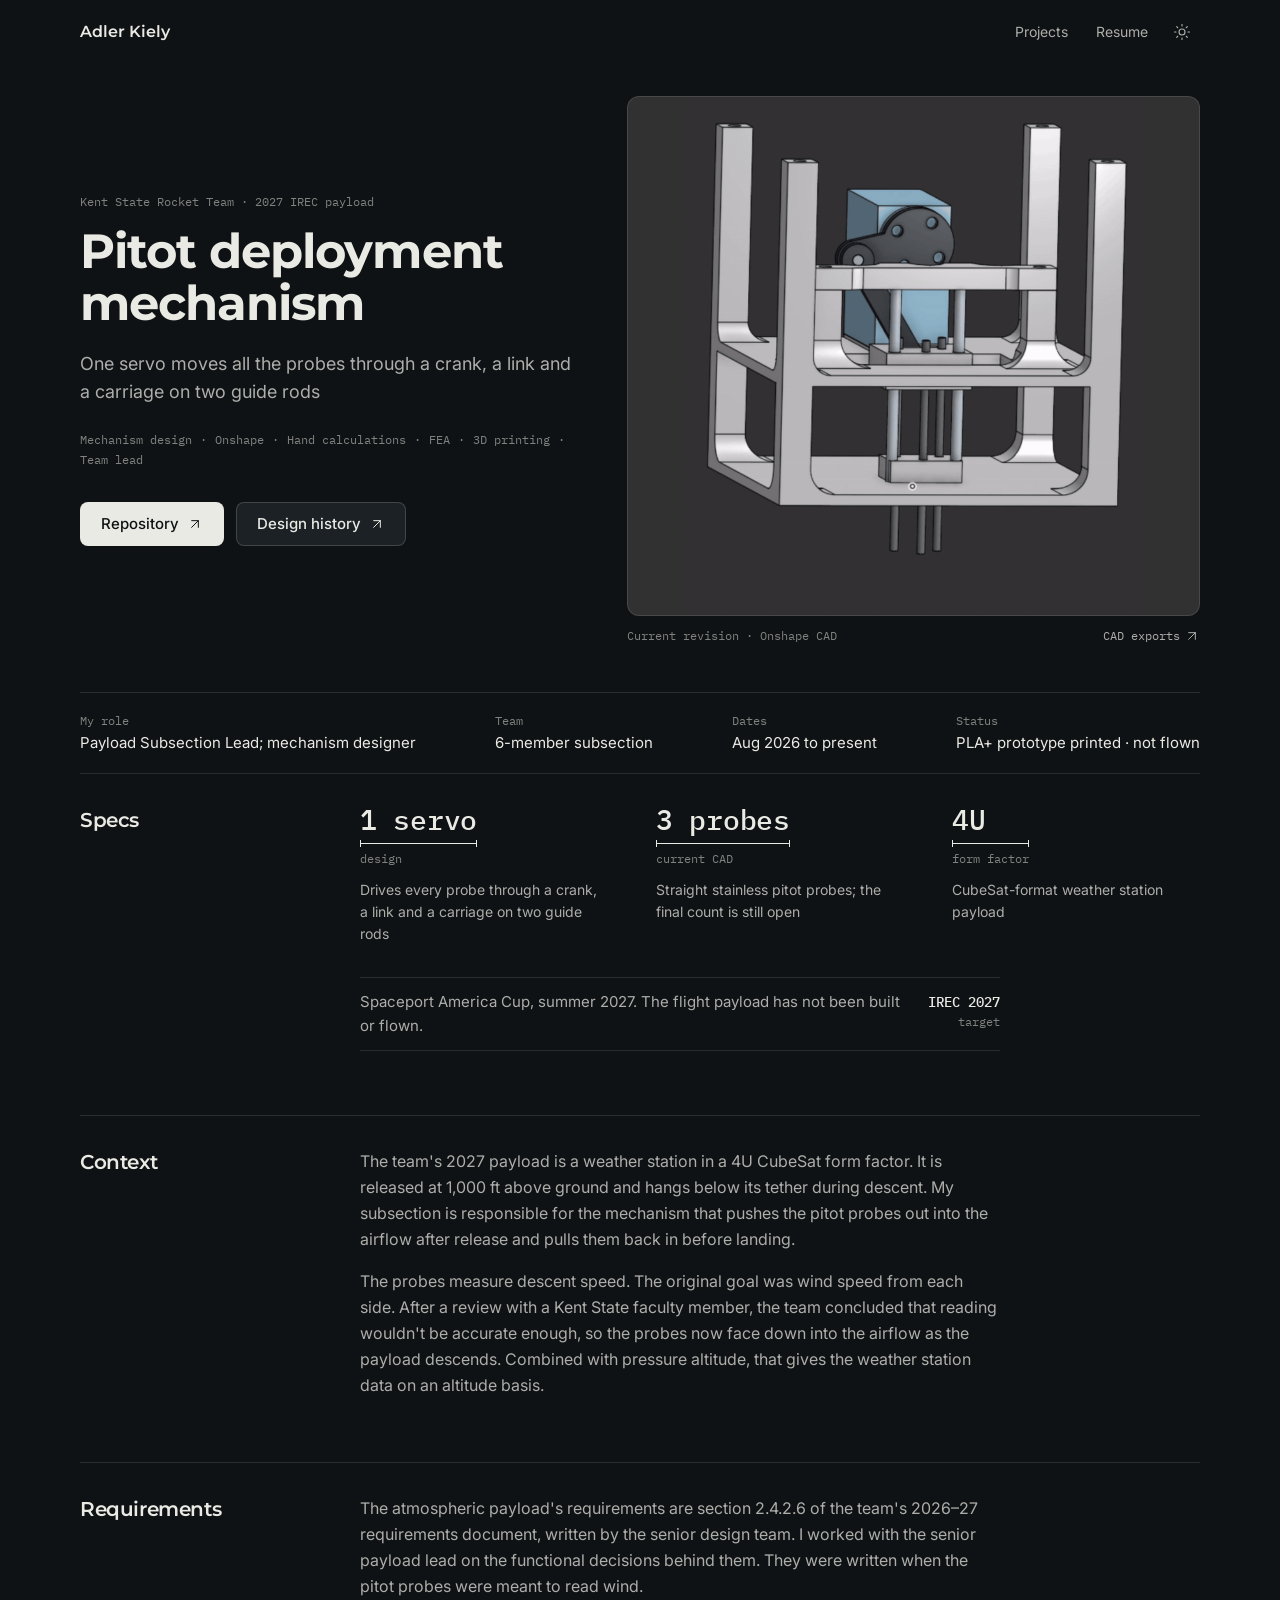
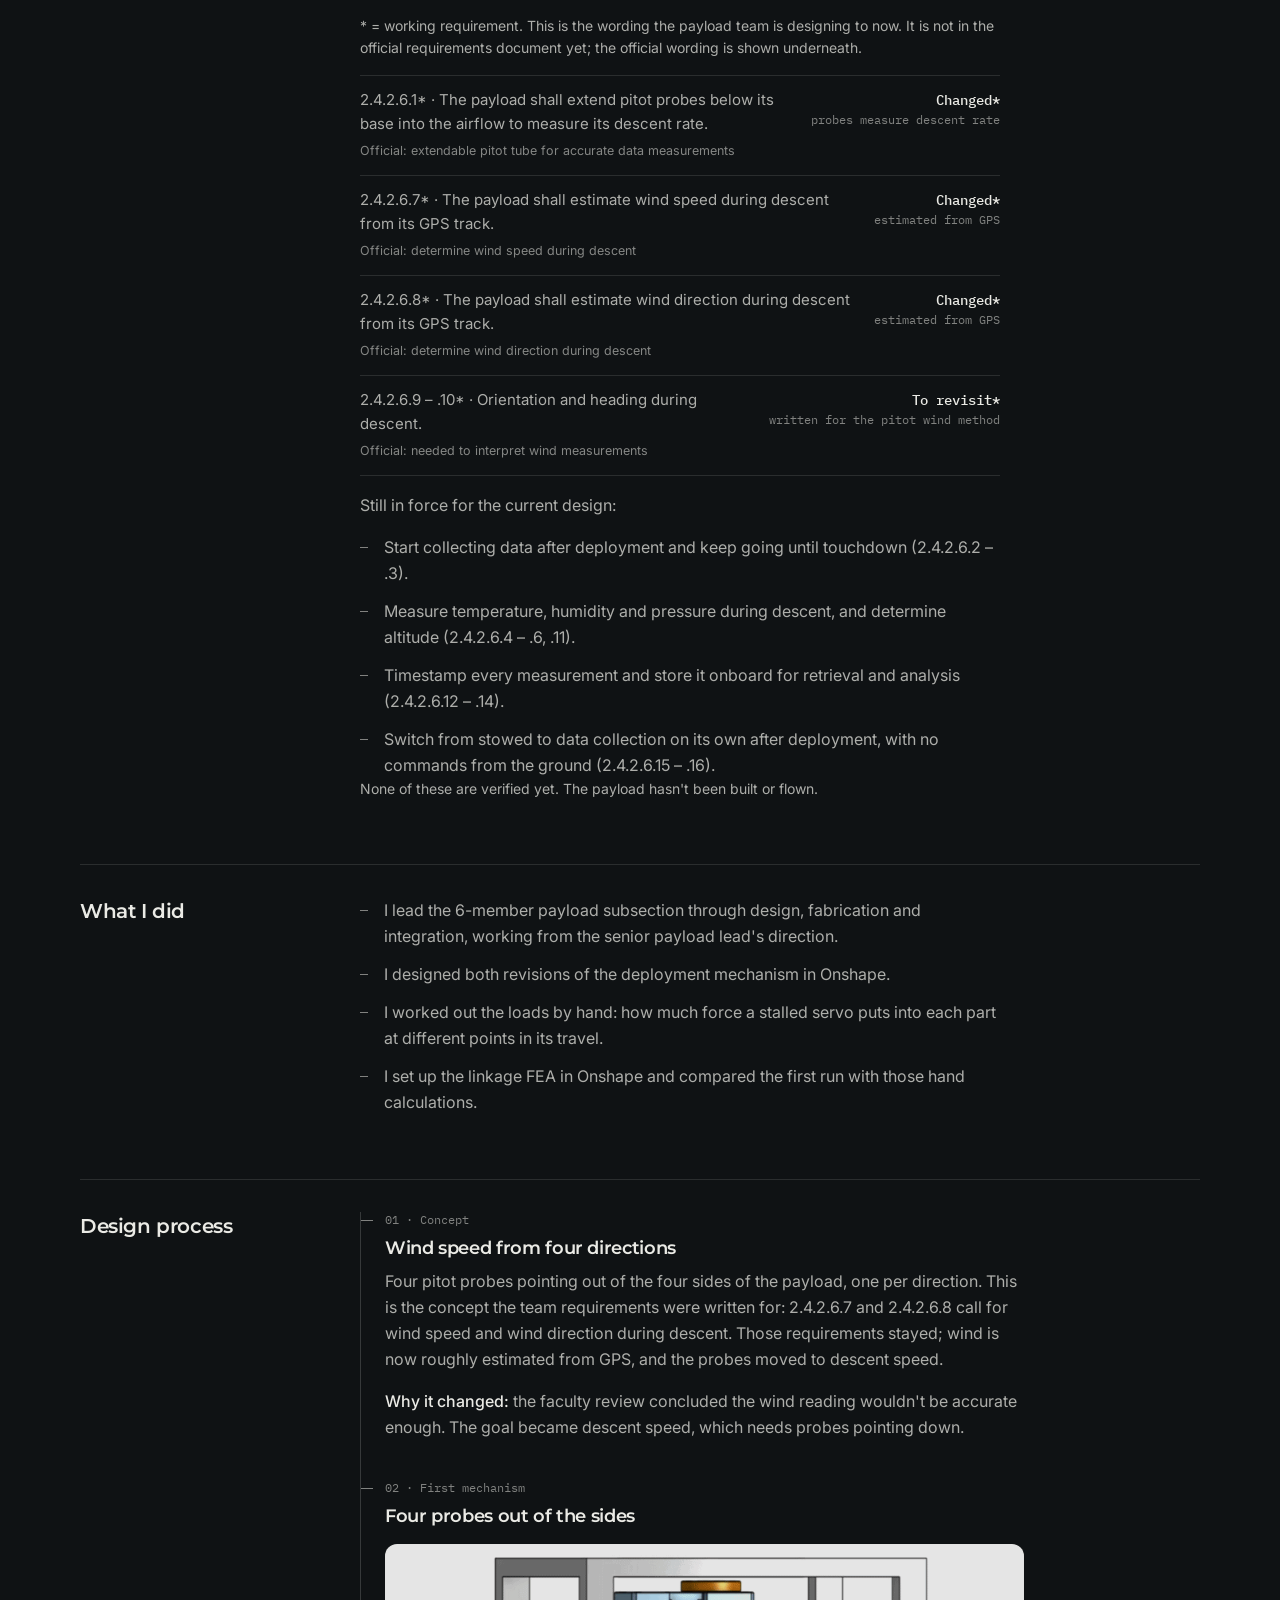
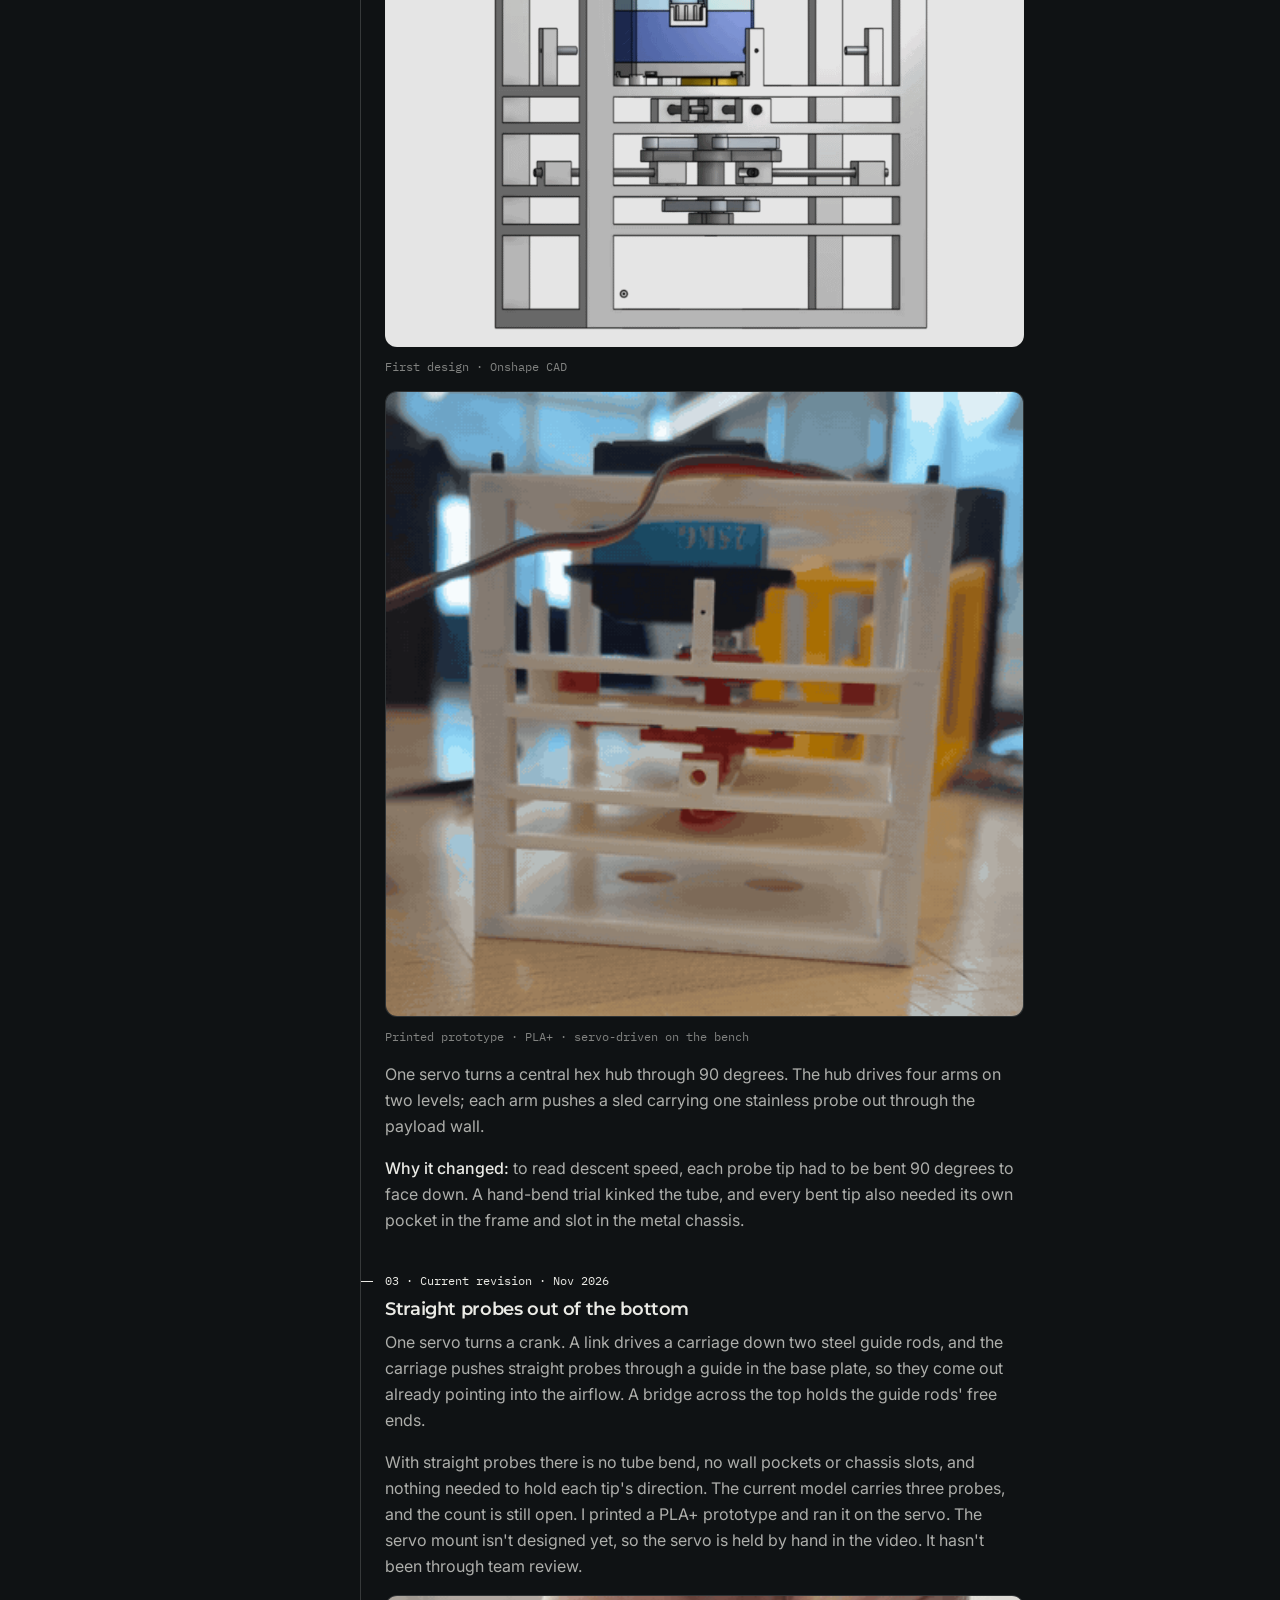
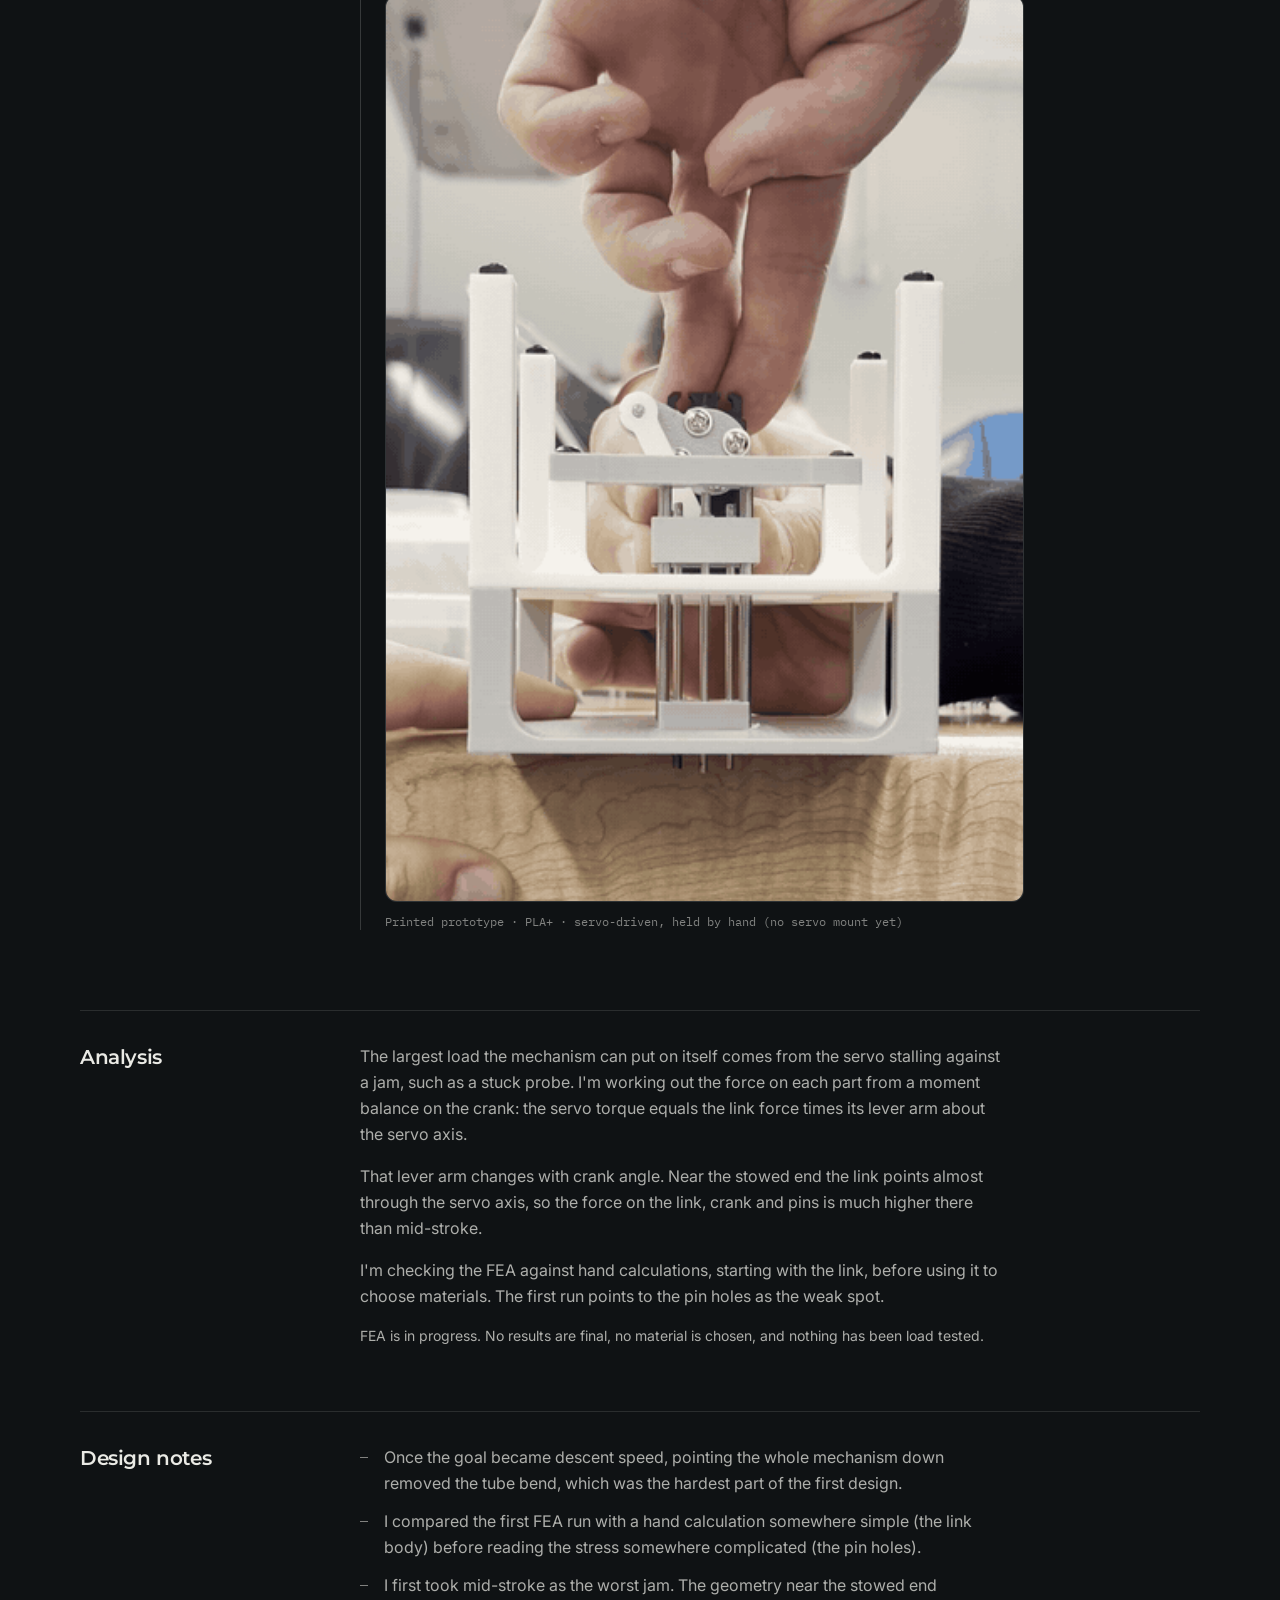
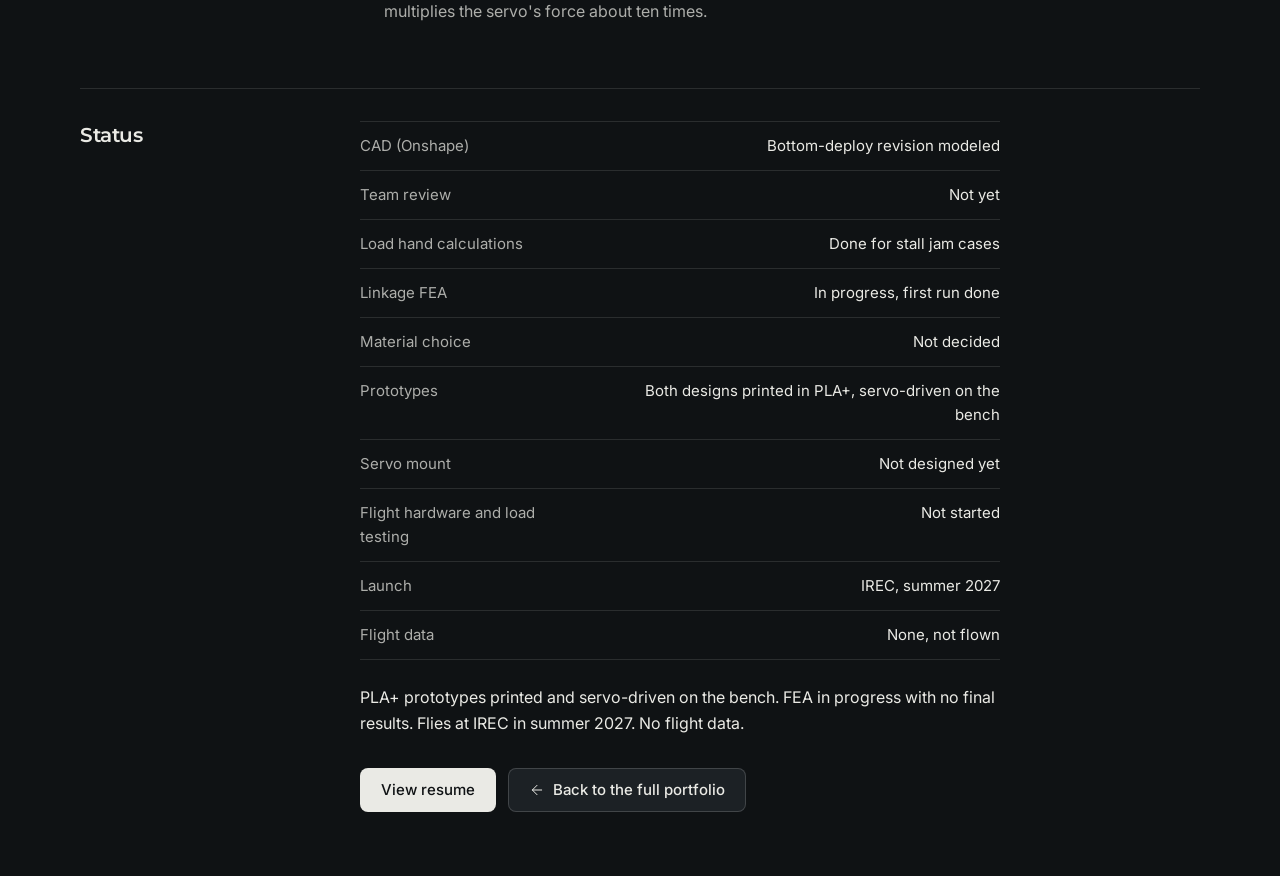
==== commit 02325526: "Reword payload requirements and explain working changes" ====
--- a/payload/index.html
+++ b/payload/index.html
@@ -89,12 +89,13 @@
   <section class="sec">
     <h2>Requirements</h2>
     <div class="body">
-      <p>The atmospheric payload's requirements are section 2.4.2.6 of the team's 2026–27 requirements document, written by the senior design team. I worked with the senior payload lead on the functional decisions behind them. They were written when the pitot probes were meant to read wind. The probes now read descent speed, and wind speed and direction are roughly estimated from GPS instead.*</p>
+      <p>The atmospheric payload's requirements are section 2.4.2.6 of the team's 2026–27 requirements document, written by the senior design team. I worked with the senior payload lead on the functional decisions behind them. They were written when the pitot probes were meant to read wind.</p>
+      <p class="note">* = working requirement. This is the wording the payload team is designing to now. It is not in the official requirements document yet; the official wording is shown underneath.</p>
       <dl class="rows">
-        <div><dt>2.4.2.6.7 · Determine wind speed during descent</dt><dd>Kept*<small>rough estimate from GPS</small></dd></div>
-        <div><dt>2.4.2.6.8 · Determine wind direction during descent</dt><dd>Kept*<small>rough estimate from GPS</small></dd></div>
-        <div><dt>2.4.2.6.9 – .10 · Orientation and heading, to interpret wind measurements</dt><dd>To revisit*<small>written for wind</small></dd></div>
-        <div><dt>2.4.2.6.1 · Extendable pitot tube for accurate measurements</dt><dd>Kept*<small>probes extend from the base</small></dd></div>
+        <div><dt>2.4.2.6.1* · The payload shall extend pitot probes below its base into the airflow to measure its descent rate.<small style="display:block;margin-top:3px;opacity:.75">Official: extendable pitot tube for accurate data measurements</small></dt><dd>Changed*<small>probes measure descent rate</small></dd></div>
+        <div><dt>2.4.2.6.7* · The payload shall estimate wind speed during descent from its GPS track.<small style="display:block;margin-top:3px;opacity:.75">Official: determine wind speed during descent</small></dt><dd>Changed*<small>estimated from GPS</small></dd></div>
+        <div><dt>2.4.2.6.8* · The payload shall estimate wind direction during descent from its GPS track.<small style="display:block;margin-top:3px;opacity:.75">Official: determine wind direction during descent</small></dt><dd>Changed*<small>estimated from GPS</small></dd></div>
+        <div><dt>2.4.2.6.9 – .10* · Orientation and heading during descent.<small style="display:block;margin-top:3px;opacity:.75">Official: needed to interpret wind measurements</small></dt><dd>To revisit*<small>written for the pitot wind method</small></dd></div>
       </dl>
       <p>Still in force for the current design:</p>
       <ul class="pts">
@@ -103,7 +104,6 @@
         <li>Timestamp every measurement and store it onboard for retrieval and analysis (2.4.2.6.12 – .14).</li>
         <li>Switch from stowed to data collection on its own after deployment, with no commands from the ground (2.4.2.6.15 – .16).</li>
       </ul>
-      <p class="note">* Working change. It's what the payload team is designing to now, but the official requirements document hasn't been updated yet.</p>
       <p class="note">None of these are verified yet. The payload hasn't been built or flown.</p>
     </div>
   </section>
